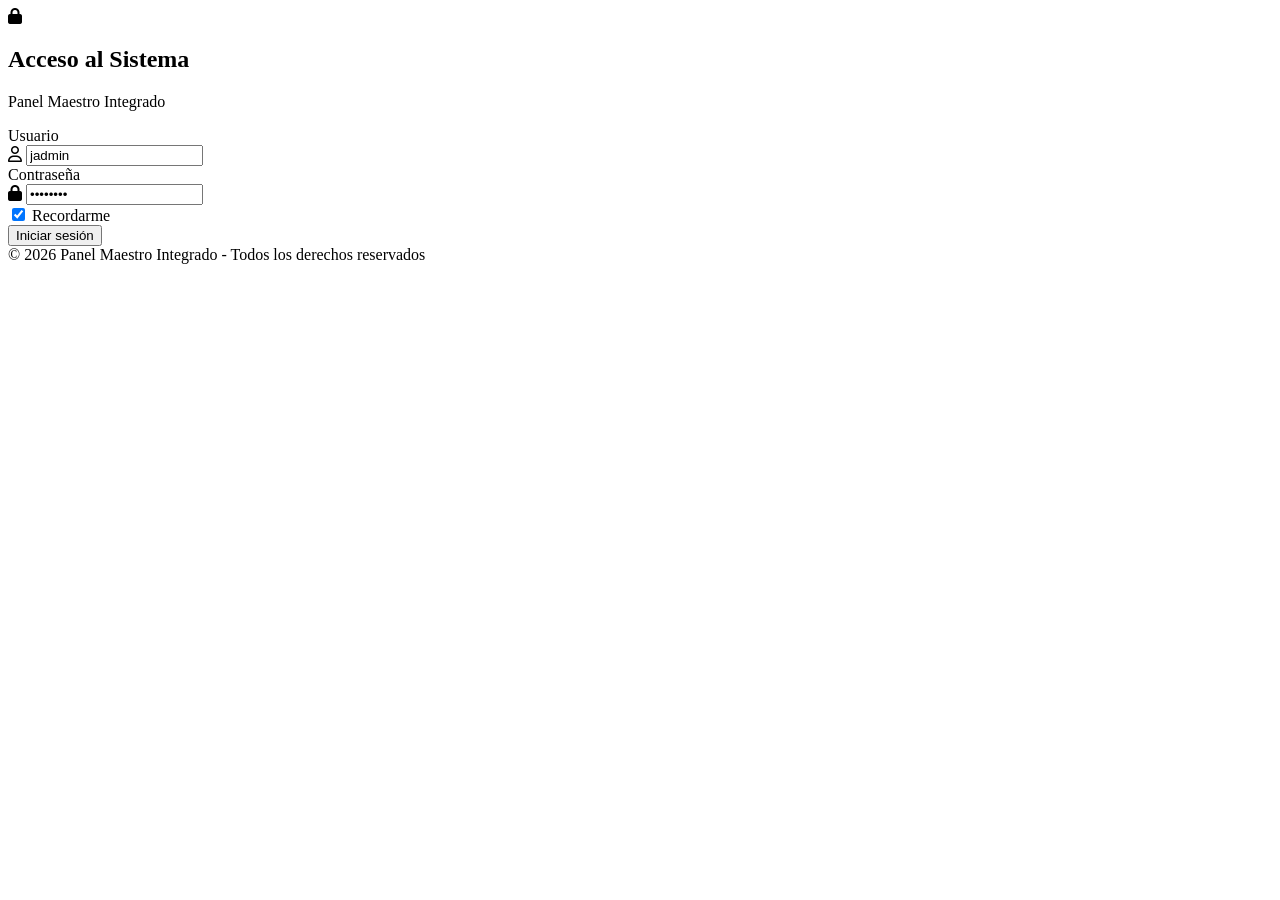
==== templates/index.html @ 6449883a "Fix formatting of stylesheet links in index.html" ====
<!DOCTYPE html>
<html lang="es">
<head>
  <meta charset="UTF-8">
  <meta name="viewport" content="width=device-width, initial-scale=1.0">
  <title>Panel Maestro Integrado</title>
  <link rel="stylesheet" href="{{ url_for('static', filename='styles.css') }}">
  <link rel="stylesheet" href="https://cdnjs.cloudflare.com/ajax/libs/font-awesome/6.4.0/css/all.min.css">
  <link href="https://fonts.googleapis.com/css2?family=Inter:wght@300;400;500;600;700&display=swap" rel="stylesheet">
</head>
<body>

  <!-- 1. PANTALLA DE ACCESO (LOGIN) -->
  <div id="login-view" class="login-container">
    <div class="login-card">
      <div class="login-icon">
        <i class="fa-solid fa-lock"></i>
      </div>
      <h2>Acceso al Sistema</h2>
      <p class="subtitle">Panel Maestro Integrado</p>
      
      <form id="login-form" onsubmit="handleLogin(event)">
        <div class="input-group">
          <label for="username">Usuario</label>
          <div class="input-wrapper">
            <i class="fa-regular fa-user"></i>
            <input type="text" id="username" placeholder="Ingrese su usuario" required value="jadmin">
          </div>
        </div>

        <div class="input-group">
          <label for="password">Contraseña</label>
          <div class="input-wrapper">
            <i class="fa-solid fa-lock"></i>
            <input type="password" id="password" placeholder="Ingrese su contraseña" required value="••••••••">
          </div>
        </div>

        <div class="form-options">
          <label class="remember-me">
            <input type="checkbox" id="remember" checked>
            <span>Recordarme</span>
          </label>
        </div>

        <button type="submit" class="btn-primary btn-block">Iniciar sesión</button>
      </form>

      <div class="login-footer">
        © 2026 Panel Maestro Integrado - Todos los derechos reservados
      </div>
    </div>
  </div>

  <!-- 2. DASHBOARD / INTERFAZ PRINCIPAL -->
  <div id="dashboard-view" class="dashboard-container" style="display: none;">
    
    <!-- HEADER SUPERIOR -->
    <header class="main-header">
      <div class="header-left">
        <button class="btn-icon" id="toggle-sidebar">
          <i class="fa-solid fa-bars"></i>
        </button>
        <h1 class="system-title">Panel Maestro Integrado</h1>
      </div>

      <div class="header-right">
        <div class="header-action">
          <i class="fa-regular fa-bell"></i>
          <span class="badge">3</span>
        </div>
        <div class="user-profile">
          <div class="avatar">J</div>
          <div class="user-info">
            <span class="user-name">jadmin</span>
            <span class="user-role">Administrador</span>
          </div>
        </div>
      </div>
    </header>

    <div class="app-body">
      <!-- SIDEBAR IZQUIERDO -->
      <aside class="sidebar">
        <div class="nav-section">
          <div class="nav-label">INICIO</div>
          <a href="#" class="nav-item"><i class="fa-solid fa-house"></i> Inicio</a>
        </div>

        <div class="nav-section">
          <div class="nav-label">MÓDULOS PRINCIPALES</div>
          <a href="#" class="nav-item active" id="nav-caratulas" onclick="switchTab('tabCaratulas')"><i class="fa-regular fa-file-lines"></i> Carátulas</a>
          <a href="#" class="nav-item" id="nav-compilar" onclick="switchTab('tabCompilador')"><i class="fa-solid fa-layer-group"></i> Compilar</a>
          <a href="#" class="nav-item" id="nav-tomos" onclick="switchTab('tabTomos')"><i class="fa-solid fa-book"></i> Tomos</a>
          <a href="#" class="nav-item"><i class="fa-solid fa-list-check"></i> Cola de Solicitudes <span class="nav-badge">8</span></a>
          <a href="#" class="nav-item"><i class="fa-solid fa-clock-rotate-left"></i> Historial</a>
        </div>

        <div class="sidebar-footer">
          <a href="#" class="nav-item logout-link" onclick="handleLogout()"><i class="fa-solid fa-arrow-right-from-bracket"></i> Cerrar sesión</a>
        </div>
      </aside>

      <!-- CONTENIDO DE TRABAJO -->
      <main class="main-content">
        <div class="grid-layout">
          
          <!-- COLUMNA IZQUIERDA: CONTENEDOR DE MODULOS Y PASOS -->
          <div class="card module-card">
            <div class="card-header">
              <h2>Panel Maestro Integrado</h2>
              <i class="fa-solid fa-rotate btn-refresh" onclick="location.reload()"></i>
            </div>

            <!-- PASOS 1, 2, 3 -->
            <div class="steps-tabs">
              <div class="step-tab active" id="step-btn-1" onclick="switchTab('tabCaratulas')">
                <span class="step-number">1</span>
                <span class="step-text">Carátulas</span>
              </div>
              <div class="step-tab" id="step-btn-2" onclick="switchTab('tabCompilador')">
                <span class="step-number">2</span>
                <span class="step-text">Compilar</span>
              </div>
              <div class="step-tab" id="step-btn-3" onclick="switchTab('tabTomos')">
                <span class="step-number">3</span>
                <span class="step-text">Tomos</span>
              </div>
            </div>

            <!-- VISTA PASO 1: CARÁTULAS -->
            <div id="tabCaratulas" class="tab-content active">
              <div class="info-banner">Hoja: <b>CARATULAS Y COMPILADOS</b> — C2 origen, C3 plantillas y C4 destino.</div>

              <button class="btn-secondary btn-block" onclick="cargarArbol('treeCaratulas', 'C2', 'CARATULAS Y COMPILADOS')">Cargar origen (C2)</button>
              
              <div class="tree-container">
                <ul id="treeCaratulas"><li class="small">Esperando carga de carpetas...</li></ul>
              </div>

              <div class="form-group mt-10">
                <label>Plantilla</label>
                <select id="selectPlantilla" class="form-select"><option value="">Cargando modelos...</option></select>
              </div>

              <div class="radio-group mt-10">
                <label class="radio-option"><input type="radio" name="tipoCaratula" value="original" checked> Original: reemplaza XXXXXX/XXXXX/XXXX</label>
                <label class="radio-option"><input type="radio" name="tipoCaratula" value="nueva"> Nueva: coloca prefijo en YYYY</label>
              </div>

              <div class="form-group mt-10">
                <label>Ubicación de salida</label>
                <div class="radio-group">
                  <label class="radio-option"><input type="radio" name="saveType" value="automatico" checked onchange="actualizarModoGuardado()"> Replicar estructura en C4</label>
                  <label class="radio-option"><input type="radio" name="saveType" value="manual" onchange="actualizarModoGuardado()"> Guardar directamente en C4 o subcarpeta</label>
                </div>
                <input id="nombreCarpetaManual" type="text" placeholder="Subcarpeta opcional dentro de C4" class="form-input mt-5" style="display:none;">
              </div>

              <div class="checkbox-box warning-box mt-10">
                <label class="checkbox-option"><input type="checkbox" id="soloCarpetasCheck"> <b>Solo crear carpetas, sin generar PDF</b></label>
              </div>

              <button class="btn-action-orange btn-block action-car mt-10" onclick="ejecutarCaratulas()">Generar carátulas/carpetas</button>

              <div class="purple-box mt-10">
                <h4>Carátulas base de Anexos 11 y 13</h4>
                <p>Crea únicamente las carátulas fijas de bloque y especiales de los Anexos 11 y 13.</p>
                <button class="btn-action-purple btn-block action-car mt-5" onclick="ejecutarRestauracionBase()">Restaurar carátulas base</button>
              </div>

              <div id="statusCaratulas" class="status-msg mt-10"></div>
            </div>

            <!-- VISTA PASO 2: COMPILADOR -->
            <div id="tabCompilador" class="tab-content" style="display:none;">
              <div class="info-banner">Hoja: <b>CARATULAS Y COMPILADOS</b> — C2 origen, C4 carátulas, C6 salida y C8 servidor.</div>

              <div class="row-buttons">
                <button class="btn-secondary" onclick="cargarArbol('treeCompilador', 'C2', 'CARATULAS Y COMPILADOS')">Cargar directorios</button>
                <button class="btn-secondary action-comp" onclick="probarServidor('CARATULAS Y COMPILADOS', 'C8', 'Compilador')">Probar servidor</button>
              </div>

              <div class="tree-container mt-10">
                <ul id="treeCompilador"><li class="small">Esperando carga de directorios...</li></ul>
              </div>

              <div class="form-group mt-10">
                <label>Si ya existe un compilado</label>
                <select id="politicaDuplicados" class="form-select">
                  <option value="nuevo">Crear uno nuevo con fecha y hora</option>
                  <option value="reemplazar">Enviar los anteriores a la papelera</option>
                  <option value="omitir">Omitir la carpeta</option>
                </select>
              </div>

              <div class="info-banner mt-10">El servidor divide automáticamente cada compilado en bloques de hasta 600 páginas.</div>

              <div class="row-buttons mt-10">
                <button class="btn-primary action-comp" onclick="ejecutarCompilacion()">Compilar archivos</button>
                <button class="btn-secondary action-comp" onclick="consultarPendientesCompilador()">Consultar pendientes</button>
              </div>

              <div id="statusCompilador" class="status-msg mt-10"></div>
            </div>

            <!-- VISTA PASO 3: TOMOS -->
            <div id="tabTomos" class="tab-content" style="display:none;">
              <div class="info-banner">Hoja: <b>TOMOS</b> — C3 plantilla, C4 tomos finales, C5 compilados, C6 índices y C8 servidor.</div>

              <div class="row-buttons">
                <button class="btn-secondary" onclick="cargarArbol('treeTomos', 'C5', 'TOMOS')">Cargar compilados (C5)</button>
                <button class="btn-secondary action-tomos" onclick="probarServidor('TOMOS', 'C8', 'Tomos')">Probar servidor</button>
              </div>

              <label class="checkbox-option mt-5"><input type="checkbox" id="chkTomosAll" onchange="toggleSelectAll('treeTomos', this.checked)"> Seleccionar todas las carpetas</label>

              <div class="tree-container mt-5">
                <ul id="treeTomos"><li class="small">Esperando carga...</li></ul>
              </div>

              <div class="form-group mt-10">
                <label>Tomos específicos</label>
                <input id="numerosTomos" type="text" class="form-input" placeholder="Vacío = todos. Ejemplo: 1, 3, 5">
              </div>

              <div class="purple-box mt-10">
                <label class="checkbox-option">
                  <input type="checkbox" id="usarNumeracionManual" onchange="actualizarModoNumeracionTomos()">
                  <b>Usar numeración manual</b>
                </label>
                <div id="bloqueNumeracionManual" style="display:none;" class="mt-5">
                  <label>Número inicial de tomo</label>
                  <input id="numeroInicialTomo" type="number" class="form-input" placeholder="Ej: 14" disabled>
                  <label class="mt-5">Total general de tomos</label>
                  <input id="totalGeneralTomos" type="number" class="form-input" placeholder="Ej: 40" disabled>
                </div>
              </div>

              <label class="checkbox-option mt-10"><input type="checkbox" id="permitirSinCaratula"> Permitir fusionar un tomo sin carátula</label>

              <div class="row-buttons mt-10">
                <button class="btn-secondary action-tomos" onclick="ejecutarHerramientaTomos('calcular')">1. Proyectar</button>
                <button class="btn-action-orange action-tomos" onclick="ejecutarHerramientaTomos('caratulas')">2. Índices</button>
                <button class="btn-primary action-tomos" onclick="ejecutarHerramientaTomos('fusionar')">3. Fusionar</button>
              </div>

              <button class="btn-secondary btn-block action-tomos mt-5" onclick="consultarPendientesTomos()">Consultar tomos pendientes</button>

              <div id="statusTomos" class="status-msg mt-10"></div>
            </div>

          </div>

          <!-- COLUMNA DERECHA: COLA DE SOLICITUDES -->
          <div class="card queue-card">
            <div class="card-header">
              <div>
                <h2>Cola de Solicitudes</h2>
                <p class="card-subtitle">Aquí se muestran las solicitudes en proceso.</p>
              </div>
            </div>

            <div class="table-container">
              <table class="data-table">
                <thead>
                  <tr>
                    <th><input type="checkbox"></th>
                    <th>#</th>
                    <th>Tipo</th>
                    <th>Origen (Carpeta)</th>
                    <th>Estado</th>
                  </tr>
                </thead>
                <tbody id="colaTableBody">
                  <tr>
                    <td><input type="checkbox"></td>
                    <td>1</td>
                    <td><span class="badge-tag badge-blue">CARÁTULA</span></td>
                    <td>ANEXO 8: Cuadro de Afectados</td>
                    <td><span class="status-indicator status-generating"><i class="fa-solid fa-spinner fa-spin"></i> Generando...</span></td>
                  </tr>
                </tbody>
              </table>
            </div>
          </div>

          <!-- TABLA INFERIOR: HISTORIAL DE EJECUCIONES -->
          <div class="card execution-summary-card grid-full">
            <div class="card-header">
              <h2><i class="fa-regular fa-clipboard"></i> Resumen de Ejecuciones</h2>
            </div>

            <div class="table-container">
              <table class="data-table">
                <thead>
                  <tr>
                    <th>FECHA Y HORA</th>
                    <th>SERVIDOR</th>
                    <th>MÓDULO</th>
                    <th>TAREA EJECUTADA</th>
                    <th>ESTADO</th>
                    <th>LINK DRIVE</th>
                  </tr>
                </thead>
                <tbody id="historialTableBody">
                  <tr>
                    <td>28/8/2026 10:25:40</td>
                    <td>Google Apps Script - Restauración</td>
                    <td>Carátulas</td>
                    <td>Generación de carátulas ANEXO 10</td>
                    <td><span class="status-pill pill-success">Completado</span></td>
                    <td><a href="#" class="link-drive">Ver archivo <i class="fa-solid fa-arrow-up-right-from-square"></i></a></td>
                  </tr>
                </tbody>
              </table>
            </div>
          </div>

        </div>
      </main>
    </div>
  </div>

  <script>
    /* =========================================================
       1. CONTROL DE ACCESO (LOGIN) Y NAVEGACIÓN DE VISTAS
       ========================================================= */
    function handleLogin(e) {
      e.preventDefault();
      document.getElementById('login-view').style.display = 'none';
      document.getElementById('dashboard-view').style.display = 'block';
      cargarPlantillas();
      actualizarModoNumeracionTomos();
    }

    function handleLogout() {
      document.getElementById('dashboard-view').style.display = 'none';
      document.getElementById('login-view').style.display = 'flex';
    }

    function switchTab(tabId) {
      // Ocultar todos los módulos
      document.querySelectorAll('.tab-content').forEach(el => el.style.display = 'none');
      document.querySelectorAll('.step-tab').forEach(el => el.classList.remove('active'));
      document.querySelectorAll('.sidebar .nav-item').forEach(el => el.classList.remove('active'));

      // Activar la vista solicitada
      document.getElementById(tabId).style.display = 'block';

      if (tabId === 'tabCaratulas') {
        document.getElementById('step-btn-1').classList.add('active');
        document.getElementById('nav-caratulas').classList.add('active');
      } else if (tabId === 'tabCompilador') {
        document.getElementById('step-btn-2').classList.add('active');
        document.getElementById('nav-compilar').classList.add('active');
      } else if (tabId === 'tabTomos') {
        document.getElementById('step-btn-3').classList.add('active');
        document.getElementById('nav-tomos').classList.add('active');
      }
    }

    /* =========================================================
       2. CONEXIÓN DIRECTA CON BACKEND APPS SCRIPT
       ========================================================= */
    function cargarPlantillas() {
      google.script.run
        .withSuccessHandler(function(modelos) {
          var select = document.getElementById('selectPlantilla');
          select.innerHTML = '';
          modelos = Array.isArray(modelos) ? modelos : [];
          if (!modelos.length) {
            select.innerHTML = '<option value="">No se encontraron plantillas</option>';
            return;
          }
          modelos.forEach(function(m) {
            var opt = document.createElement('option');
            opt.value = m.id || '';
            opt.textContent = m.name || 'Sin nombre';
            select.appendChild(opt);
          });
        })
        .withFailureHandler(function(err) {
          document.getElementById('selectPlantilla').innerHTML = '<option value="">❌ Error al cargar</option>';
        })
        .obtenerModelosDeCaratula('CARATULAS Y COMPILADOS');
    }

    function cargarArbol(treeId, celda, hoja) {
      var ul = document.getElementById(treeId);
      ul.innerHTML = '<li class="small">Conectando con Google Drive...</li>';

      google.script.run
        .withSuccessHandler(function(idOrigen) {
          pedirSubcarpetas(idOrigen, ul, true);
        })
        .withFailureHandler(function(error) {
          ul.innerHTML = '<li class="small text-danger">❌ ' + extraerMensajeError(error) + '</li>';
        })
        .obtenerIdDesdeHoja(celda, hoja);
    }

    function pedirSubcarpetas(folderId, ul, esAnexo) {
      ul.innerHTML = '<li class="small">Cargando carpetas...</li>';

      google.script.run
        .withSuccessHandler(function(carpetas) {
          ul.innerHTML = '';
          carpetas = Array.isArray(carpetas) ? carpetas : [];
          if (!carpetas.length) {
            ul.innerHTML = '<li class="small">Carpeta vacía o sin subcarpetas.</li>';
            return;
          }
          carpetas.forEach(function(c) {
            crearNodoCarpeta(ul, c, Boolean(esAnexo));
          });
        })
        .withFailureHandler(function(error) {
          ul.innerHTML = '<li class="small text-danger">❌ ' + extraerMensajeError(error) + '</li>';
        })
        .obtenerSubcarpetas(folderId);
    }

    function crearNodoCarpeta(ul, carpeta, esAnexo) {
      var li = document.createElement('li');
      li.className = 'tree-node';

      var toggle = document.createElement('span');
      toggle.className = 'toggle';
      toggle.textContent = '[+]';
      toggle.onclick = function() { expandir(toggle, carpeta.id); };

      var label = document.createElement('label');
      var chk = document.createElement('input');
      chk.type = 'checkbox';
      chk.className = 'folder-chk';
      chk.value = carpeta.id;
      chk.setAttribute('data-name', carpeta.name);

      label.appendChild(chk);
      label.appendChild(document.createTextNode(' 📁 ' + carpeta.name));

      li.appendChild(toggle);
      li.appendChild(label);

      if (esAnexo) {
        var btn = document.createElement('button');
        btn.type = 'button';
        btn.className = 'btn-mini';
        btn.textContent = 'Seleccionar todo';
        btn.onclick = function(e) {
          e.stopPropagation();
          chk.checked = true;
          expandir(toggle, carpeta.id);
        };
        li.appendChild(btn);
      }

      ul.appendChild(li);
    }

    function expandir(toggle, folderId) {
      var li = toggle.parentNode;
      var existente = li.querySelector('ul');
      if (existente) {
        existente.remove();
        toggle.textContent = '[+]';
        return;
      }
      toggle.textContent = '[-]';
      var subUl = document.createElement('ul');
      li.appendChild(subUl);
      pedirSubcarpetas(folderId, subUl, false);
    }

    function obtenerSeleccionados(treeId) {
      var salida = [];
      document.getElementById(treeId).querySelectorAll('.folder-chk:checked').forEach(function(chk) {
        salida.push({ id: chk.value, name: chk.getAttribute('data-name') });
      });
      return salida;
    }

    function actualizarModoGuardado() {
      var manual = document.querySelector('input[name="saveType"]:checked').value === 'manual';
      document.getElementById('nombreCarpetaManual').style.display = manual ? 'block' : 'none';
    }

    function actualizarModoNumeracionTomos() {
      var check = document.getElementById('usarNumeracionManual');
      var bloque = document.getElementById('bloqueNumeracionManual');
      var activo = Boolean(check && check.checked);

      if (bloque) bloque.style.display = activo ? 'block' : 'none';
      document.getElementById('numeroInicialTomo').disabled = !activo;
      document.getElementById('totalGeneralTomos').disabled = !activo;
    }

    function toggleSelectAll(treeId, checked) {
      document.getElementById(treeId).querySelectorAll('.folder-chk').forEach(function(chk) {
        chk.checked = checked;
      });
    }

    function mostrarMensaje(seccion, resultado, esError) {
      var div = document.getElementById('status' + seccion);
      var mensaje = typeof resultado === 'string' ? resultado : (resultado && resultado.mensaje ? resultado.mensaje : JSON.stringify(resultado));
      div.style.display = 'block';
      div.className = 'status-msg ' + (esError ? 'msg-error' : 'msg-success');
      div.textContent = mensaje;
    }

    function extraerMensajeError(error) {
      return error && error.message ? error.message : String(error || 'Error desconocido');
    }

    /* =========================================================
       3. EJECUCIÓN DE PROCESOS (CARÁTULAS, COMPILAR Y TOMOS)
       ========================================================= */
    function ejecutarCaratulas() {
      var seleccionados = obtenerSeleccionados('treeCaratulas');
      if (!seleccionados.length) return alert('Selecciona al menos una carpeta.');

      var soloCarpetas = document.getElementById('soloCarpetasCheck').checked;
      var idPlantilla = document.getElementById('selectPlantilla').value;
      if (!soloCarpetas && !idPlantilla) return alert('Selecciona una plantilla válida.');

      var ubicacion = {
        tipo: document.querySelector('input[name="saveType"]:checked').value,
        soloCarpetas: soloCarpetas,
        nombreNuevaCarpeta: document.getElementById('nombreCarpetaManual').value
      };
      var caratula = {
        idPlantilla: idPlantilla,
        tipo: document.querySelector('input[name="tipoCaratula"]:checked').value
      };

      mostrarMensaje('Caratulas', '⏳ Procesando carátulas...');

      google.script.run
        .withSuccessHandler(function(res) { mostrarMensaje('Caratulas', res); })
        .withFailureHandler(function(err) { mostrarMensaje('Caratulas', '❌ ' + extraerMensajeError(err), true); })
        .procesarSeleccionados(seleccionados, ubicacion, caratula);
    }

    function ejecutarRestauracionBase() {
      var idPlantilla = document.getElementById('selectPlantilla').value;
      if (!idPlantilla) return alert('Selecciona una plantilla válida.');

      mostrarMensaje('Caratulas', '⏳ Restaurando carátulas base...');
      google.script.run
        .withSuccessHandler(function(res) { mostrarMensaje('Caratulas', res); })
        .withFailureHandler(function(err) { mostrarMensaje('Caratulas', '❌ ' + extraerMensajeError(err), true); })
        .restaurarCaratulasBase(idPlantilla, document.querySelector('input[name="tipoCaratula"]:checked').value);
    }

    function ejecutarCompilacion() {
      var seleccionados = obtenerSeleccionados('treeCompilador');
      if (!seleccionados.length) return alert('Selecciona al menos una carpeta.');

      mostrarMensaje('Compilador', '⏳ Enviando compilación al servidor...');

      google.script.run
        .withSuccessHandler(function(res) { mostrarMensaje('Compilador', res); })
        .withFailureHandler(function(err) { mostrarMensaje('Compilador', '❌ ' + extraerMensajeError(err), true); })
        .procesarCompilacionSegunModo(seleccionados, 'COLAB', {
          duplicados: document.getElementById('politicaDuplicados').value
        });
    }

    function consultarPendientesCompilador() {
      google.script.run
        .withSuccessHandler(function(res) { mostrarMensaje('Compilador', res); })
        .withFailureHandler(function(err) { mostrarMensaje('Compilador', '❌ ' + extraerMensajeError(err), true); })
        .consultarCompilacionesPendientes();
    }

    function ejecutarHerramientaTomos(tipo) {
      var seleccionados = obtenerSeleccionados('treeTomos');
      if (!seleccionados.length) return alert('Selecciona al menos una carpeta.');

      var config = {
        numerosTomos: document.getElementById('numerosTomos').value,
        permitirSinCaratula: document.getElementById('permitirSinCaratula').checked,
        usarNumeracionManual: document.getElementById('usarNumeracionManual').checked,
        numeroInicialTomo: document.getElementById('numeroInicialTomo').value,
        totalGeneralTomos: document.getElementById('totalGeneralTomos').value
      };

      mostrarMensaje('Tomos', '⏳ Procesando tomos...');

      var runner = google.script.run
        .withSuccessHandler(function(res) { mostrarMensaje('Tomos', res); })
        .withFailureHandler(function(err) { mostrarMensaje('Tomos', '❌ ' + extraerMensajeError(err), true); });

      if (tipo === 'calcular') runner.herramienta1_Calcular(seleccionados, config);
      else if (tipo === 'caratulas') runner.herramienta2_Caratulas(seleccionados, config);
      else if (tipo === 'fusionar') runner.herramienta3_GenerarTomos(seleccionados, config);
    }

    function consultarPendientesTomos() {
      google.script.run
        .withSuccessHandler(function(res) { mostrarMensaje('Tomos', res); })
        .withFailureHandler(function(err) { mostrarMensaje('Tomos', '❌ ' + extraerMensajeError(err), true); })
        .consultarTomosPendientes();
    }

    function probarServidor(hoja, celda, seccion) {
      mostrarMensaje(seccion, '⏳ Verificando conexión...');
      google.script.run
        .withSuccessHandler(function(res) { mostrarMensaje(seccion, res); })
        .withFailureHandler(function(err) { mostrarMensaje(seccion, '❌ ' + extraerMensajeError(err), true); })
        .verificarServidor(hoja, celda);
    }
  </script>
</body>
</html>
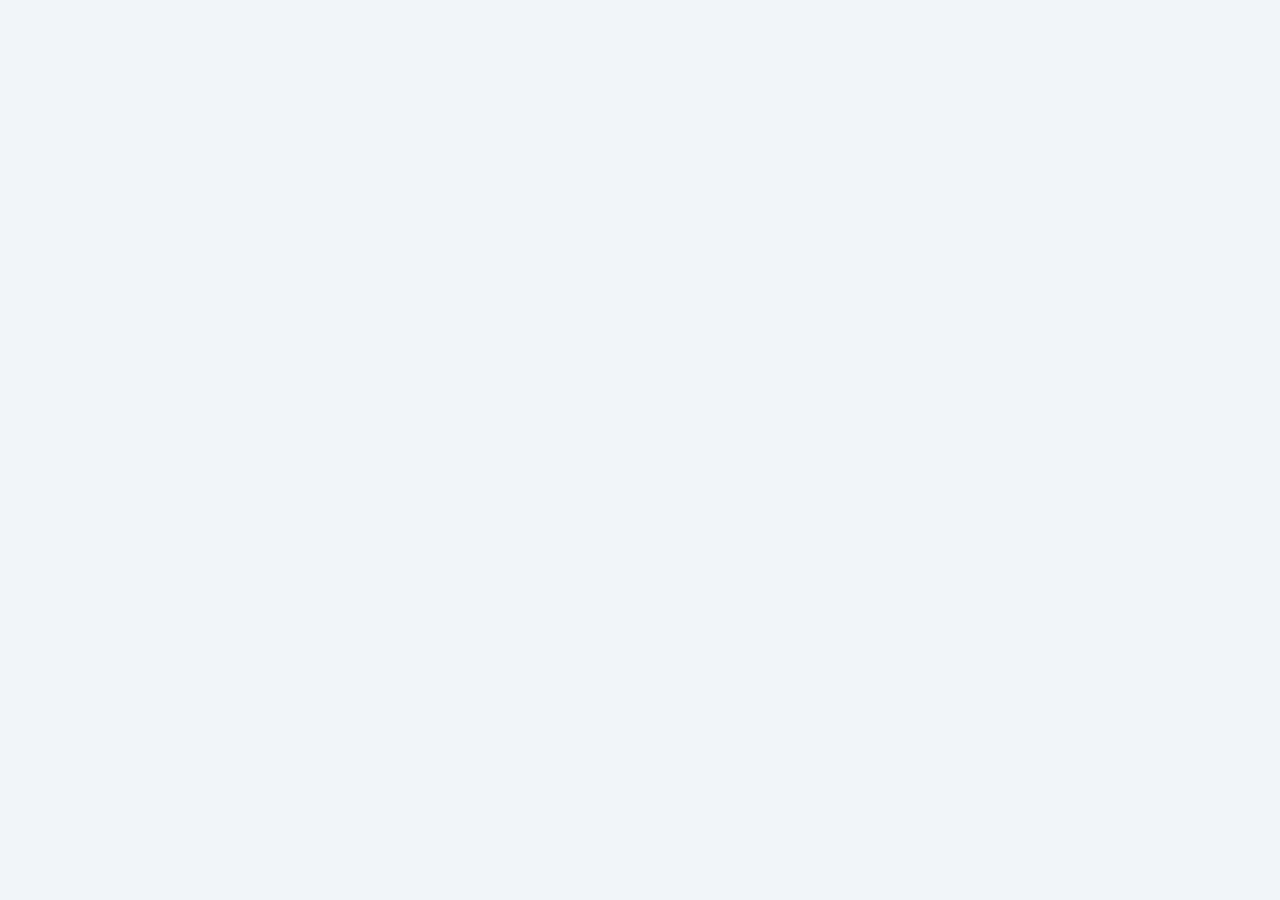
==== commit 03629592: "Embed CSS styles in index.html Added embedded CSS styles for improved layout and design." ====
--- a/templates/index.html
+++ b/templates/index.html
@@ -4,614 +4,118 @@
   <meta charset="UTF-8">
   <meta name="viewport" content="width=device-width, initial-scale=1.0">
   <title>Panel Maestro Integrado</title>
-  <link rel="stylesheet" href="{{ url_for('static', filename='styles.css') }}">
+  
+  <!-- LIBRERÍAS EXTERNAS -->
   <link rel="stylesheet" href="https://cdnjs.cloudflare.com/ajax/libs/font-awesome/6.4.0/css/all.min.css">
   <link href="https://fonts.googleapis.com/css2?family=Inter:wght@300;400;500;600;700&display=swap" rel="stylesheet">
-</head>
-<body>
 
-  <!-- 1. PANTALLA DE ACCESO (LOGIN) -->
-  <div id="login-view" class="login-container">
-    <div class="login-card">
-      <div class="login-icon">
-        <i class="fa-solid fa-lock"></i>
-      </div>
-      <h2>Acceso al Sistema</h2>
-      <p class="subtitle">Panel Maestro Integrado</p>
-      
-      <form id="login-form" onsubmit="handleLogin(event)">
-        <div class="input-group">
-          <label for="username">Usuario</label>
-          <div class="input-wrapper">
-            <i class="fa-regular fa-user"></i>
-            <input type="text" id="username" placeholder="Ingrese su usuario" required value="jadmin">
-          </div>
-        </div>
-
-        <div class="input-group">
-          <label for="password">Contraseña</label>
-          <div class="input-wrapper">
-            <i class="fa-solid fa-lock"></i>
-            <input type="password" id="password" placeholder="Ingrese su contraseña" required value="••••••••">
-          </div>
-        </div>
-
-        <div class="form-options">
-          <label class="remember-me">
-            <input type="checkbox" id="remember" checked>
-            <span>Recordarme</span>
-          </label>
-        </div>
-
-        <button type="submit" class="btn-primary btn-block">Iniciar sesión</button>
-      </form>
-
-      <div class="login-footer">
-        © 2026 Panel Maestro Integrado - Todos los derechos reservados
-      </div>
-    </div>
-  </div>
-
-  <!-- 2. DASHBOARD / INTERFAZ PRINCIPAL -->
-  <div id="dashboard-view" class="dashboard-container" style="display: none;">
-    
-    <!-- HEADER SUPERIOR -->
-    <header class="main-header">
-      <div class="header-left">
-        <button class="btn-icon" id="toggle-sidebar">
-          <i class="fa-solid fa-bars"></i>
-        </button>
-        <h1 class="system-title">Panel Maestro Integrado</h1>
-      </div>
-
-      <div class="header-right">
-        <div class="header-action">
-          <i class="fa-regular fa-bell"></i>
-          <span class="badge">3</span>
-        </div>
-        <div class="user-profile">
-          <div class="avatar">J</div>
-          <div class="user-info">
-            <span class="user-name">jadmin</span>
-            <span class="user-role">Administrador</span>
-          </div>
-        </div>
-      </div>
-    </header>
-
-    <div class="app-body">
-      <!-- SIDEBAR IZQUIERDO -->
-      <aside class="sidebar">
-        <div class="nav-section">
-          <div class="nav-label">INICIO</div>
-          <a href="#" class="nav-item"><i class="fa-solid fa-house"></i> Inicio</a>
-        </div>
-
-        <div class="nav-section">
-          <div class="nav-label">MÓDULOS PRINCIPALES</div>
-          <a href="#" class="nav-item active" id="nav-caratulas" onclick="switchTab('tabCaratulas')"><i class="fa-regular fa-file-lines"></i> Carátulas</a>
-          <a href="#" class="nav-item" id="nav-compilar" onclick="switchTab('tabCompilador')"><i class="fa-solid fa-layer-group"></i> Compilar</a>
-          <a href="#" class="nav-item" id="nav-tomos" onclick="switchTab('tabTomos')"><i class="fa-solid fa-book"></i> Tomos</a>
-          <a href="#" class="nav-item"><i class="fa-solid fa-list-check"></i> Cola de Solicitudes <span class="nav-badge">8</span></a>
-          <a href="#" class="nav-item"><i class="fa-solid fa-clock-rotate-left"></i> Historial</a>
-        </div>
-
-        <div class="sidebar-footer">
-          <a href="#" class="nav-item logout-link" onclick="handleLogout()"><i class="fa-solid fa-arrow-right-from-bracket"></i> Cerrar sesión</a>
-        </div>
-      </aside>
-
-      <!-- CONTENIDO DE TRABAJO -->
-      <main class="main-content">
-        <div class="grid-layout">
-          
-          <!-- COLUMNA IZQUIERDA: CONTENEDOR DE MODULOS Y PASOS -->
-          <div class="card module-card">
-            <div class="card-header">
-              <h2>Panel Maestro Integrado</h2>
-              <i class="fa-solid fa-rotate btn-refresh" onclick="location.reload()"></i>
-            </div>
-
-            <!-- PASOS 1, 2, 3 -->
-            <div class="steps-tabs">
-              <div class="step-tab active" id="step-btn-1" onclick="switchTab('tabCaratulas')">
-                <span class="step-number">1</span>
-                <span class="step-text">Carátulas</span>
-              </div>
-              <div class="step-tab" id="step-btn-2" onclick="switchTab('tabCompilador')">
-                <span class="step-number">2</span>
-                <span class="step-text">Compilar</span>
-              </div>
-              <div class="step-tab" id="step-btn-3" onclick="switchTab('tabTomos')">
-                <span class="step-number">3</span>
-                <span class="step-text">Tomos</span>
-              </div>
-            </div>
-
-            <!-- VISTA PASO 1: CARÁTULAS -->
-            <div id="tabCaratulas" class="tab-content active">
-              <div class="info-banner">Hoja: <b>CARATULAS Y COMPILADOS</b> — C2 origen, C3 plantillas y C4 destino.</div>
-
-              <button class="btn-secondary btn-block" onclick="cargarArbol('treeCaratulas', 'C2', 'CARATULAS Y COMPILADOS')">Cargar origen (C2)</button>
-              
-              <div class="tree-container">
-                <ul id="treeCaratulas"><li class="small">Esperando carga de carpetas...</li></ul>
-              </div>
-
-              <div class="form-group mt-10">
-                <label>Plantilla</label>
-                <select id="selectPlantilla" class="form-select"><option value="">Cargando modelos...</option></select>
-              </div>
-
-              <div class="radio-group mt-10">
-                <label class="radio-option"><input type="radio" name="tipoCaratula" value="original" checked> Original: reemplaza XXXXXX/XXXXX/XXXX</label>
-                <label class="radio-option"><input type="radio" name="tipoCaratula" value="nueva"> Nueva: coloca prefijo en YYYY</label>
-              </div>
-
-              <div class="form-group mt-10">
-                <label>Ubicación de salida</label>
-                <div class="radio-group">
-                  <label class="radio-option"><input type="radio" name="saveType" value="automatico" checked onchange="actualizarModoGuardado()"> Replicar estructura en C4</label>
-                  <label class="radio-option"><input type="radio" name="saveType" value="manual" onchange="actualizarModoGuardado()"> Guardar directamente en C4 o subcarpeta</label>
-                </div>
-                <input id="nombreCarpetaManual" type="text" placeholder="Subcarpeta opcional dentro de C4" class="form-input mt-5" style="display:none;">
-              </div>
-
-              <div class="checkbox-box warning-box mt-10">
-                <label class="checkbox-option"><input type="checkbox" id="soloCarpetasCheck"> <b>Solo crear carpetas, sin generar PDF</b></label>
-              </div>
-
-              <button class="btn-action-orange btn-block action-car mt-10" onclick="ejecutarCaratulas()">Generar carátulas/carpetas</button>
-
-              <div class="purple-box mt-10">
-                <h4>Carátulas base de Anexos 11 y 13</h4>
-                <p>Crea únicamente las carátulas fijas de bloque y especiales de los Anexos 11 y 13.</p>
-                <button class="btn-action-purple btn-block action-car mt-5" onclick="ejecutarRestauracionBase()">Restaurar carátulas base</button>
-              </div>
-
-              <div id="statusCaratulas" class="status-msg mt-10"></div>
-            </div>
-
-            <!-- VISTA PASO 2: COMPILADOR -->
-            <div id="tabCompilador" class="tab-content" style="display:none;">
-              <div class="info-banner">Hoja: <b>CARATULAS Y COMPILADOS</b> — C2 origen, C4 carátulas, C6 salida y C8 servidor.</div>
-
-              <div class="row-buttons">
-                <button class="btn-secondary" onclick="cargarArbol('treeCompilador', 'C2', 'CARATULAS Y COMPILADOS')">Cargar directorios</button>
-                <button class="btn-secondary action-comp" onclick="probarServidor('CARATULAS Y COMPILADOS', 'C8', 'Compilador')">Probar servidor</button>
-              </div>
-
-              <div class="tree-container mt-10">
-                <ul id="treeCompilador"><li class="small">Esperando carga de directorios...</li></ul>
-              </div>
-
-              <div class="form-group mt-10">
-                <label>Si ya existe un compilado</label>
-                <select id="politicaDuplicados" class="form-select">
-                  <option value="nuevo">Crear uno nuevo con fecha y hora</option>
-                  <option value="reemplazar">Enviar los anteriores a la papelera</option>
-                  <option value="omitir">Omitir la carpeta</option>
-                </select>
-              </div>
-
-              <div class="info-banner mt-10">El servidor divide automáticamente cada compilado en bloques de hasta 600 páginas.</div>
-
-              <div class="row-buttons mt-10">
-                <button class="btn-primary action-comp" onclick="ejecutarCompilacion()">Compilar archivos</button>
-                <button class="btn-secondary action-comp" onclick="consultarPendientesCompilador()">Consultar pendientes</button>
-              </div>
-
-              <div id="statusCompilador" class="status-msg mt-10"></div>
-            </div>
-
-            <!-- VISTA PASO 3: TOMOS -->
-            <div id="tabTomos" class="tab-content" style="display:none;">
-              <div class="info-banner">Hoja: <b>TOMOS</b> — C3 plantilla, C4 tomos finales, C5 compilados, C6 índices y C8 servidor.</div>
-
-              <div class="row-buttons">
-                <button class="btn-secondary" onclick="cargarArbol('treeTomos', 'C5', 'TOMOS')">Cargar compilados (C5)</button>
-                <button class="btn-secondary action-tomos" onclick="probarServidor('TOMOS', 'C8', 'Tomos')">Probar servidor</button>
-              </div>
-
-              <label class="checkbox-option mt-5"><input type="checkbox" id="chkTomosAll" onchange="toggleSelectAll('treeTomos', this.checked)"> Seleccionar todas las carpetas</label>
-
-              <div class="tree-container mt-5">
-                <ul id="treeTomos"><li class="small">Esperando carga...</li></ul>
-              </div>
-
-              <div class="form-group mt-10">
-                <label>Tomos específicos</label>
-                <input id="numerosTomos" type="text" class="form-input" placeholder="Vacío = todos. Ejemplo: 1, 3, 5">
-              </div>
-
-              <div class="purple-box mt-10">
-                <label class="checkbox-option">
-                  <input type="checkbox" id="usarNumeracionManual" onchange="actualizarModoNumeracionTomos()">
-                  <b>Usar numeración manual</b>
-                </label>
-                <div id="bloqueNumeracionManual" style="display:none;" class="mt-5">
-                  <label>Número inicial de tomo</label>
-                  <input id="numeroInicialTomo" type="number" class="form-input" placeholder="Ej: 14" disabled>
-                  <label class="mt-5">Total general de tomos</label>
-                  <input id="totalGeneralTomos" type="number" class="form-input" placeholder="Ej: 40" disabled>
-                </div>
-              </div>
-
-              <label class="checkbox-option mt-10"><input type="checkbox" id="permitirSinCaratula"> Permitir fusionar un tomo sin carátula</label>
-
-              <div class="row-buttons mt-10">
-                <button class="btn-secondary action-tomos" onclick="ejecutarHerramientaTomos('calcular')">1. Proyectar</button>
-                <button class="btn-action-orange action-tomos" onclick="ejecutarHerramientaTomos('caratulas')">2. Índices</button>
-                <button class="btn-primary action-tomos" onclick="ejecutarHerramientaTomos('fusionar')">3. Fusionar</button>
-              </div>
-
-              <button class="btn-secondary btn-block action-tomos mt-5" onclick="consultarPendientesTomos()">Consultar tomos pendientes</button>
-
-              <div id="statusTomos" class="status-msg mt-10"></div>
-            </div>
-
-          </div>
-
-          <!-- COLUMNA DERECHA: COLA DE SOLICITUDES -->
-          <div class="card queue-card">
-            <div class="card-header">
-              <div>
-                <h2>Cola de Solicitudes</h2>
-                <p class="card-subtitle">Aquí se muestran las solicitudes en proceso.</p>
-              </div>
-            </div>
-
-            <div class="table-container">
-              <table class="data-table">
-                <thead>
-                  <tr>
-                    <th><input type="checkbox"></th>
-                    <th>#</th>
-                    <th>Tipo</th>
-                    <th>Origen (Carpeta)</th>
-                    <th>Estado</th>
-                  </tr>
-                </thead>
-                <tbody id="colaTableBody">
-                  <tr>
-                    <td><input type="checkbox"></td>
-                    <td>1</td>
-                    <td><span class="badge-tag badge-blue">CARÁTULA</span></td>
-                    <td>ANEXO 8: Cuadro de Afectados</td>
-                    <td><span class="status-indicator status-generating"><i class="fa-solid fa-spinner fa-spin"></i> Generando...</span></td>
-                  </tr>
-                </tbody>
-              </table>
-            </div>
-          </div>
-
-          <!-- TABLA INFERIOR: HISTORIAL DE EJECUCIONES -->
-          <div class="card execution-summary-card grid-full">
-            <div class="card-header">
-              <h2><i class="fa-regular fa-clipboard"></i> Resumen de Ejecuciones</h2>
-            </div>
-
-            <div class="table-container">
-              <table class="data-table">
-                <thead>
-                  <tr>
-                    <th>FECHA Y HORA</th>
-                    <th>SERVIDOR</th>
-                    <th>MÓDULO</th>
-                    <th>TAREA EJECUTADA</th>
-                    <th>ESTADO</th>
-                    <th>LINK DRIVE</th>
-                  </tr>
-                </thead>
-                <tbody id="historialTableBody">
-                  <tr>
-                    <td>28/8/2026 10:25:40</td>
-                    <td>Google Apps Script - Restauración</td>
-                    <td>Carátulas</td>
-                    <td>Generación de carátulas ANEXO 10</td>
-                    <td><span class="status-pill pill-success">Completado</span></td>
-                    <td><a href="#" class="link-drive">Ver archivo <i class="fa-solid fa-arrow-up-right-from-square"></i></a></td>
-                  </tr>
-                </tbody>
-              </table>
-            </div>
-          </div>
-
-        </div>
-      </main>
-    </div>
-  </div>
-
-  <script>
-    /* =========================================================
-       1. CONTROL DE ACCESO (LOGIN) Y NAVEGACIÓN DE VISTAS
-       ========================================================= */
-    function handleLogin(e) {
-      e.preventDefault();
-      document.getElementById('login-view').style.display = 'none';
-      document.getElementById('dashboard-view').style.display = 'block';
-      cargarPlantillas();
-      actualizarModoNumeracionTomos();
+  <!-- TODO EL CSS EMBEBIDO AQUÍ -->
+  <style>
+    :root {
+      --primary: #2563eb;
+      --primary-hover: #1d4ed8;
+      --primary-light: #eff6ff;
+      --accent-orange: #d97706;
+      --accent-orange-hover: #b45309;
+      --accent-purple: #9333ea;
+      --accent-purple-hover: #7e22ce;
+      --success: #16a34a;
+      --success-bg: #dcfce7;
+      --warning: #b45309;
+      --warning-bg: #fef3c7;
+      --danger: #dc2626;
+      --danger-bg: #fee2e2;
+      --info-bg: #f0f9ff;
+      --info-border: #bae6fd;
+      --bg-main: #f1f5f9;
+      --bg-card: #ffffff;
+      --bg-subtle: #f8fafc;
+      --text-main: #0f172a;
+      --text-muted: #475569;
+      --text-light: #94a3b8;
+      --border: #e2e8f0;
+      --border-strong: #cbd5e1;
+      --radius-sm: 6px;
+      --radius-md: 8px;
+      --radius-lg: 12px;
+      --shadow-sm: 0 1px 2px 0 rgba(0, 0, 0, 0.05);
+      --shadow-md: 0 4px 6px -1px rgba(0, 0, 0, 0.07);
+      --shadow-lg: 0 10px 15px -3px rgba(0, 0, 0, 0.08);
     }
 
-    function handleLogout() {
-      document.getElementById('dashboard-view').style.display = 'none';
-      document.getElementById('login-view').style.display = 'flex';
-    }
+    * { box-sizing: border-box; margin: 0; padding: 0; font-family: 'Inter', sans-serif; }
+    body { background-color: var(--bg-main); color: var(--text-main); font-size: 13px; line-height: 1.4; }
 
-    function switchTab(tabId) {
-      // Ocultar todos los módulos
-      document.querySelectorAll('.tab-content').forEach(el => el.style.display = 'none');
-      document.querySelectorAll('.step-tab').forEach(el => el.classList.remove('active'));
-      document.querySelectorAll('.sidebar .nav-item').forEach(el => el.classList.remove('active'));
+    /* LOGIN */
+    .login-container { display: flex; justify-content: center; align-items: center; min-height: 100vh; background: radial-gradient(circle at top, #ffffff, var(--bg-main)); padding: 20px; }
+    .login-card { background: var(--bg-card); width: 100%; max-width: 390px; padding: 40px 32px; border-radius: var(--radius-lg); box-shadow: var(--shadow-lg); border: 1px solid var(--border); text-align: center; }
+    .login-icon { width: 52px; height: 52px; background: var(--primary); color: #ffffff; border-radius: var(--radius-md); display: flex; align-items: center; justify-content: center; margin: 0 auto 16px; font-size: 22px; }
+    .login-card h2 { font-size: 20px; font-weight: 700; color: var(--text-main); margin-bottom: 4px; }
+    .login-card .subtitle { color: var(--text-light); font-size: 13px; margin-bottom: 24px; }
+    .input-group { text-align: left; margin-bottom: 16px; }
+    .input-group label { display: block; font-size: 12px; font-weight: 600; color: var(--text-muted); margin-bottom: 6px; }
+    .input-wrapper { position: relative; display: flex; align-items: center; }
+    .input-wrapper i { position: absolute; left: 12px; color: var(--text-light); font-size: 14px; }
+    .input-wrapper input, .form-input, .form-select { width: 100%; padding: 9px 12px 9px 36px; border: 1px solid var(--border-strong); border-radius: var(--radius-sm); font-size: 12.5px; outline: none; }
+    .form-input, .form-select { padding-left: 12px; }
 
-      // Activar la vista solicitada
-      document.getElementById(tabId).style.display = 'block';
+    /* DASHBOARD */
+    .dashboard-container { display: flex; flex-direction: column; min-height: 100vh; }
+    .main-header { height: 56px; background: var(--bg-card); border-bottom: 1px solid var(--border); display: flex; align-items: center; justify-content: space-between; padding: 0 20px; sticky: top; z-index: 100; }
+    .header-left { display: flex; align-items: center; gap: 16px; }
+    .system-title { font-size: 16px; font-weight: 700; color: var(--text-main); }
+    .header-right { display: flex; align-items: center; gap: 20px; }
+    .user-profile { display: flex; align-items: center; gap: 10px; }
+    .avatar { width: 32px; height: 32px; background: var(--text-main); color: #ffffff; border-radius: 50%; display: flex; align-items: center; justify-content: center; font-weight: 600; font-size: 13px; }
 
-      if (tabId === 'tabCaratulas') {
-        document.getElementById('step-btn-1').classList.add('active');
-        document.getElementById('nav-caratulas').classList.add('active');
-      } else if (tabId === 'tabCompilador') {
-        document.getElementById('step-btn-2').classList.add('active');
-        document.getElementById('nav-compilar').classList.add('active');
-      } else if (tabId === 'tabTomos') {
-        document.getElementById('step-btn-3').classList.add('active');
-        document.getElementById('nav-tomos').classList.add('active');
-      }
-    }
+    .app-body { display: flex; flex: 1; }
+    .sidebar { width: 230px; background: var(--bg-card); border-right: 1px solid var(--border); display: flex; flex-direction: column; padding: 16px 0; }
+    .nav-label { font-size: 10px; font-weight: 700; color: var(--text-light); padding: 0 20px 8px; }
+    .nav-item { display: flex; align-items: center; padding: 9px 20px; color: var(--text-muted); text-decoration: none; font-size: 12.5px; font-weight: 500; gap: 12px; border-left: 3px solid transparent; }
+    .nav-item.active { background: var(--primary-light); color: var(--primary); border-left-color: var(--primary); font-weight: 600; }
 
-    /* =========================================================
-       2. CONEXIÓN DIRECTA CON BACKEND APPS SCRIPT
-       ========================================================= */
-    function cargarPlantillas() {
-      google.script.run
-        .withSuccessHandler(function(modelos) {
-          var select = document.getElementById('selectPlantilla');
-          select.innerHTML = '';
-          modelos = Array.isArray(modelos) ? modelos : [];
-          if (!modelos.length) {
-            select.innerHTML = '<option value="">No se encontraron plantillas</option>';
-            return;
-          }
-          modelos.forEach(function(m) {
-            var opt = document.createElement('option');
-            opt.value = m.id || '';
-            opt.textContent = m.name || 'Sin nombre';
-            select.appendChild(opt);
-          });
-        })
-        .withFailureHandler(function(err) {
-          document.getElementById('selectPlantilla').innerHTML = '<option value="">❌ Error al cargar</option>';
-        })
-        .obtenerModelosDeCaratula('CARATULAS Y COMPILADOS');
-    }
+    .main-content { flex: 1; padding: 24px; overflow-y: auto; }
+    .grid-layout { display: grid; grid-template-columns: 430px 1fr; gap: 20px; }
+    .grid-full { grid-column: 1 / -1; }
+    .card { background: var(--bg-card); border-radius: var(--radius-md); border: 1px solid var(--border); padding: 20px; box-shadow: var(--shadow-sm); }
+    .card-header { display: flex; align-items: center; justify-content: space-between; margin-bottom: 16px; }
+    .card-header h2 { font-size: 15px; font-weight: 700; color: var(--text-main); }
 
-    function cargarArbol(treeId, celda, hoja) {
-      var ul = document.getElementById(treeId);
-      ul.innerHTML = '<li class="small">Conectando con Google Drive...</li>';
+    /* BOTONES Y PASOS */
+    .btn-primary { background: var(--primary); color: #ffffff; border: none; padding: 9px 14px; border-radius: var(--radius-sm); font-weight: 600; cursor: pointer; }
+    .btn-secondary { background: #ffffff; border: 1px solid var(--border-strong); color: var(--text-muted); border-radius: var(--radius-sm); padding: 9px 14px; font-weight: 600; cursor: pointer; }
+    .btn-action-orange { background: var(--accent-orange); color: #ffffff; border: none; padding: 9px 14px; border-radius: var(--radius-sm); font-weight: 600; cursor: pointer; }
+    .btn-action-purple { background: var(--accent-purple); color: #ffffff; border: none; padding: 9px 14px; border-radius: var(--radius-sm); font-weight: 600; cursor: pointer; }
+    .btn-block { width: 100%; display: block; }
 
-      google.script.run
-        .withSuccessHandler(function(idOrigen) {
-          pedirSubcarpetas(idOrigen, ul, true);
-        })
-        .withFailureHandler(function(error) {
-          ul.innerHTML = '<li class="small text-danger">❌ ' + extraerMensajeError(error) + '</li>';
-        })
-        .obtenerIdDesdeHoja(celda, hoja);
-    }
+    .steps-tabs { display: flex; background: var(--bg-subtle); border-radius: var(--radius-md); padding: 4px; margin-bottom: 14px; border: 1px solid var(--border); }
+    .step-tab { flex: 1; display: flex; align-items: center; justify-content: center; gap: 8px; padding: 7px 0; cursor: pointer; border-radius: var(--radius-sm); font-weight: 600; font-size: 12px; color: var(--text-light); }
+    .step-number { width: 22px; height: 22px; border-radius: 50%; background: var(--border-strong); color: #ffffff; display: flex; align-items: center; justify-content: center; font-size: 11px; }
+    .step-tab.active { background: #ffffff; color: var(--accent-orange); box-shadow: var(--shadow-sm); }
+    .step-tab.active .step-number { background: var(--accent-orange); }
 
-    function pedirSubcarpetas(folderId, ul, esAnexo) {
-      ul.innerHTML = '<li class="small">Cargando carpetas...</li>';
+    /* TABLAS */
+    .table-container { overflow-x: auto; }
+    .data-table { width: 100%; border-collapse: collapse; font-size: 11.5px; text-align: left; }
+    .data-table th { background: var(--bg-subtle); color: var(--text-muted); font-weight: 700; padding: 10px 12px; border-bottom: 1px solid var(--border); }
+    .data-table td { padding: 10px 12px; border-bottom: 1px solid var(--bg-subtle); color: var(--text-muted); }
 
-      google.script.run
-        .withSuccessHandler(function(carpetas) {
-          ul.innerHTML = '';
-          carpetas = Array.isArray(carpetas) ? carpetas : [];
-          if (!carpetas.length) {
-            ul.innerHTML = '<li class="small">Carpeta vacía o sin subcarpetas.</li>';
-            return;
-          }
-          carpetas.forEach(function(c) {
-            crearNodoCarpeta(ul, c, Boolean(esAnexo));
-          });
-        })
-        .withFailureHandler(function(error) {
-          ul.innerHTML = '<li class="small text-danger">❌ ' + extraerMensajeError(error) + '</li>';
-        })
-        .obtenerSubcarpetas(folderId);
-    }
+    .badge-tag { font-size: 9px; font-weight: 700; padding: 2px 6px; border-radius: 4px; }
+    .badge-blue { background: #dbeafe; color: #1e40af; }
+    .badge-cyan { background: #cff4fc; color: #055160; }
+    .status-indicator { display: inline-flex; align-items: center; gap: 5px; font-weight: 600; }
+    .status-generating { color: var(--primary); }
+    .status-success { color: var(--success); }
+    .status-pill { padding: 3px 10px; border-radius: 12px; font-weight: 600; font-size: 10.5px; }
+    .pill-success { background: var(--success-bg); color: var(--success); }
 
-    function crearNodoCarpeta(ul, carpeta, esAnexo) {
-      var li = document.createElement('li');
-      li.className = 'tree-node';
-
-      var toggle = document.createElement('span');
-      toggle.className = 'toggle';
-      toggle.textContent = '[+]';
-      toggle.onclick = function() { expandir(toggle, carpeta.id); };
-
-      var label = document.createElement('label');
-      var chk = document.createElement('input');
-      chk.type = 'checkbox';
-      chk.className = 'folder-chk';
-      chk.value = carpeta.id;
-      chk.setAttribute('data-name', carpeta.name);
-
-      label.appendChild(chk);
-      label.appendChild(document.createTextNode(' 📁 ' + carpeta.name));
-
-      li.appendChild(toggle);
-      li.appendChild(label);
-
-      if (esAnexo) {
-        var btn = document.createElement('button');
-        btn.type = 'button';
-        btn.className = 'btn-mini';
-        btn.textContent = 'Seleccionar todo';
-        btn.onclick = function(e) {
-          e.stopPropagation();
-          chk.checked = true;
-          expandir(toggle, carpeta.id);
-        };
-        li.appendChild(btn);
-      }
-
-      ul.appendChild(li);
-    }
-
-    function expandir(toggle, folderId) {
-      var li = toggle.parentNode;
-      var existente = li.querySelector('ul');
-      if (existente) {
-        existente.remove();
-        toggle.textContent = '[+]';
-        return;
-      }
-      toggle.textContent = '[-]';
-      var subUl = document.createElement('ul');
-      li.appendChild(subUl);
-      pedirSubcarpetas(folderId, subUl, false);
-    }
-
-    function obtenerSeleccionados(treeId) {
-      var salida = [];
-      document.getElementById(treeId).querySelectorAll('.folder-chk:checked').forEach(function(chk) {
-        salida.push({ id: chk.value, name: chk.getAttribute('data-name') });
-      });
-      return salida;
-    }
-
-    function actualizarModoGuardado() {
-      var manual = document.querySelector('input[name="saveType"]:checked').value === 'manual';
-      document.getElementById('nombreCarpetaManual').style.display = manual ? 'block' : 'none';
-    }
-
-    function actualizarModoNumeracionTomos() {
-      var check = document.getElementById('usarNumeracionManual');
-      var bloque = document.getElementById('bloqueNumeracionManual');
-      var activo = Boolean(check && check.checked);
-
-      if (bloque) bloque.style.display = activo ? 'block' : 'none';
-      document.getElementById('numeroInicialTomo').disabled = !activo;
-      document.getElementById('totalGeneralTomos').disabled = !activo;
-    }
-
-    function toggleSelectAll(treeId, checked) {
-      document.getElementById(treeId).querySelectorAll('.folder-chk').forEach(function(chk) {
-        chk.checked = checked;
-      });
-    }
-
-    function mostrarMensaje(seccion, resultado, esError) {
-      var div = document.getElementById('status' + seccion);
-      var mensaje = typeof resultado === 'string' ? resultado : (resultado && resultado.mensaje ? resultado.mensaje : JSON.stringify(resultado));
-      div.style.display = 'block';
-      div.className = 'status-msg ' + (esError ? 'msg-error' : 'msg-success');
-      div.textContent = mensaje;
-    }
-
-    function extraerMensajeError(error) {
-      return error && error.message ? error.message : String(error || 'Error desconocido');
-    }
-
-    /* =========================================================
-       3. EJECUCIÓN DE PROCESOS (CARÁTULAS, COMPILAR Y TOMOS)
-       ========================================================= */
-    function ejecutarCaratulas() {
-      var seleccionados = obtenerSeleccionados('treeCaratulas');
-      if (!seleccionados.length) return alert('Selecciona al menos una carpeta.');
-
-      var soloCarpetas = document.getElementById('soloCarpetasCheck').checked;
-      var idPlantilla = document.getElementById('selectPlantilla').value;
-      if (!soloCarpetas && !idPlantilla) return alert('Selecciona una plantilla válida.');
-
-      var ubicacion = {
-        tipo: document.querySelector('input[name="saveType"]:checked').value,
-        soloCarpetas: soloCarpetas,
-        nombreNuevaCarpeta: document.getElementById('nombreCarpetaManual').value
-      };
-      var caratula = {
-        idPlantilla: idPlantilla,
-        tipo: document.querySelector('input[name="tipoCaratula"]:checked').value
-      };
-
-      mostrarMensaje('Caratulas', '⏳ Procesando carátulas...');
-
-      google.script.run
-        .withSuccessHandler(function(res) { mostrarMensaje('Caratulas', res); })
-        .withFailureHandler(function(err) { mostrarMensaje('Caratulas', '❌ ' + extraerMensajeError(err), true); })
-        .procesarSeleccionados(seleccionados, ubicacion, caratula);
-    }
-
-    function ejecutarRestauracionBase() {
-      var idPlantilla = document.getElementById('selectPlantilla').value;
-      if (!idPlantilla) return alert('Selecciona una plantilla válida.');
-
-      mostrarMensaje('Caratulas', '⏳ Restaurando carátulas base...');
-      google.script.run
-        .withSuccessHandler(function(res) { mostrarMensaje('Caratulas', res); })
-        .withFailureHandler(function(err) { mostrarMensaje('Caratulas', '❌ ' + extraerMensajeError(err), true); })
-        .restaurarCaratulasBase(idPlantilla, document.querySelector('input[name="tipoCaratula"]:checked').value);
-    }
-
-    function ejecutarCompilacion() {
-      var seleccionados = obtenerSeleccionados('treeCompilador');
-      if (!seleccionados.length) return alert('Selecciona al menos una carpeta.');
-
-      mostrarMensaje('Compilador', '⏳ Enviando compilación al servidor...');
-
-      google.script.run
-        .withSuccessHandler(function(res) { mostrarMensaje('Compilador', res); })
-        .withFailureHandler(function(err) { mostrarMensaje('Compilador', '❌ ' + extraerMensajeError(err), true); })
-        .procesarCompilacionSegunModo(seleccionados, 'COLAB', {
-          duplicados: document.getElementById('politicaDuplicados').value
-        });
-    }
-
-    function consultarPendientesCompilador() {
-      google.script.run
-        .withSuccessHandler(function(res) { mostrarMensaje('Compilador', res); })
-        .withFailureHandler(function(err) { mostrarMensaje('Compilador', '❌ ' + extraerMensajeError(err), true); })
-        .consultarCompilacionesPendientes();
-    }
-
-    function ejecutarHerramientaTomos(tipo) {
-      var seleccionados = obtenerSeleccionados('treeTomos');
-      if (!seleccionados.length) return alert('Selecciona al menos una carpeta.');
-
-      var config = {
-        numerosTomos: document.getElementById('numerosTomos').value,
-        permitirSinCaratula: document.getElementById('permitirSinCaratula').checked,
-        usarNumeracionManual: document.getElementById('usarNumeracionManual').checked,
-        numeroInicialTomo: document.getElementById('numeroInicialTomo').value,
-        totalGeneralTomos: document.getElementById('totalGeneralTomos').value
-      };
-
-      mostrarMensaje('Tomos', '⏳ Procesando tomos...');
-
-      var runner = google.script.run
-        .withSuccessHandler(function(res) { mostrarMensaje('Tomos', res); })
-        .withFailureHandler(function(err) { mostrarMensaje('Tomos', '❌ ' + extraerMensajeError(err), true); });
-
-      if (tipo === 'calcular') runner.herramienta1_Calcular(seleccionados, config);
-      else if (tipo === 'caratulas') runner.herramienta2_Caratulas(seleccionados, config);
-      else if (tipo === 'fusionar') runner.herramienta3_GenerarTomos(seleccionados, config);
-    }
-
-    function consultarPendientesTomos() {
-      google.script.run
-        .withSuccessHandler(function(res) { mostrarMensaje('Tomos', res); })
-        .withFailureHandler(function(err) { mostrarMensaje('Tomos', '❌ ' + extraerMensajeError(err), true); })
-        .consultarTomosPendientes();
-    }
-
-    function probarServidor(hoja, celda, seccion) {
-      mostrarMensaje(seccion, '⏳ Verificando conexión...');
-      google.script.run
-        .withSuccessHandler(function(res) { mostrarMensaje(seccion, res); })
-        .withFailureHandler(function(err) { mostrarMensaje(seccion, '❌ ' + extraerMensajeError(err), true); })
-        .verificarServidor(hoja, celda);
-    }
-  </script>
-</body>
-</html>
+    .tree-container { max-height: 180px; overflow-y: auto; background: var(--bg-subtle); border: 1px solid var(--border-strong); border-radius: var(--radius-sm); padding: 8px 10px; }
+    .tree-container ul { list-style: none; padding-left: 8px; }
+    .tree-node { display: flex; align-items: center; gap: 6px; padding: 3px 0; font-size: 11.5px; }
+    .tree-node .toggle { color: var(--primary); font-weight: 700; cursor: pointer; }
+    .info-banner { background: var(--info-bg); border: 1px solid var(--info-border); color: #0369a1; padding: 9px 12px; border-radius: var(--radius-sm); font-size: 11.5px; margin-bottom: 12px; }
+    .purple-box { background: #faf5ff; border: 1px solid #e9d5ff; padding: 12px; border-radius: var(--radius-sm); }
+    .mt-5 { margin-top: 5px; } .mt-10 { margin-top: 10px; } .mt-15 { margin-top: 15px; }
+    .row-buttons { display: flex; gap: 8px; } .row-buttons button { flex: 1; }
+  </style>
+</head>
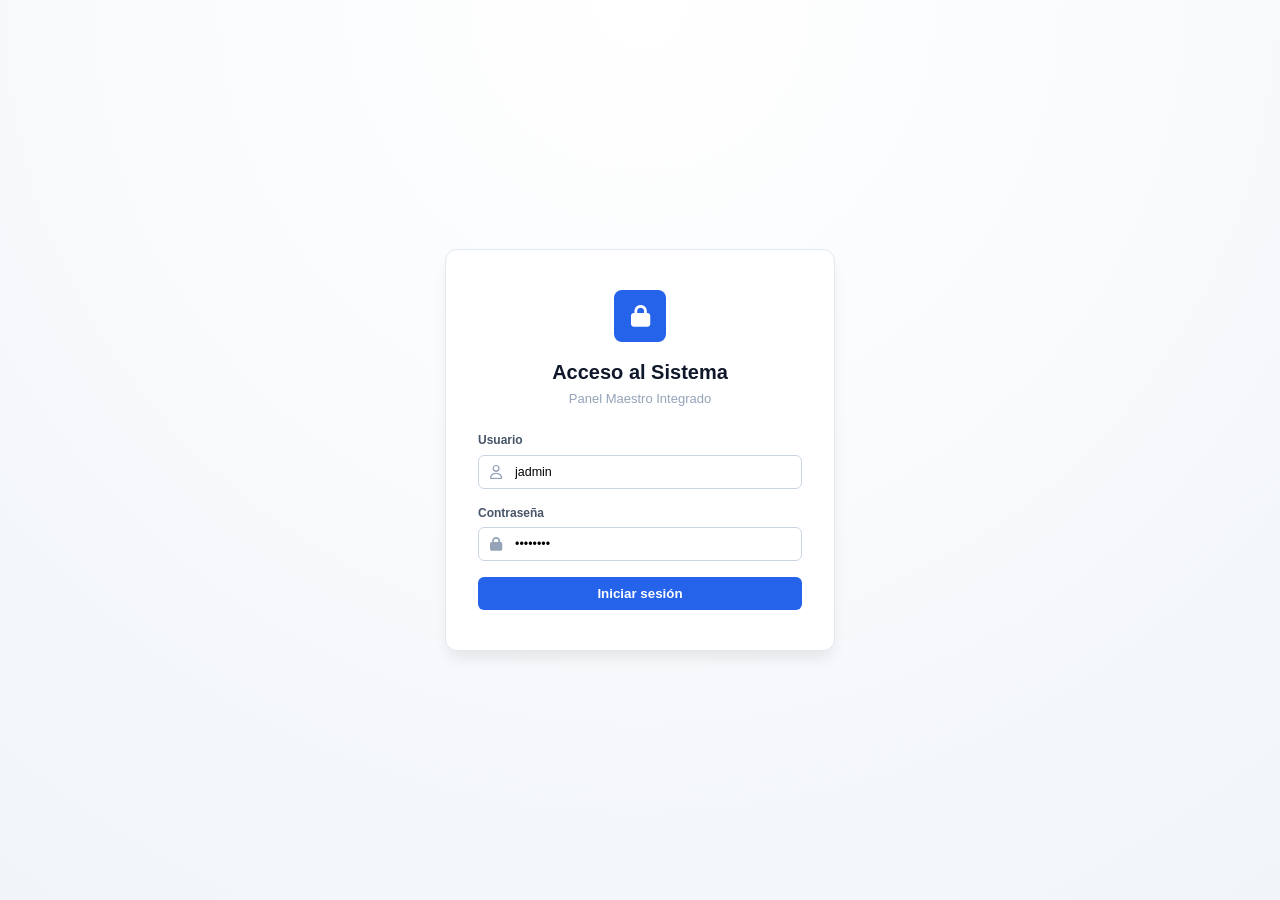
==== commit e2e6e436: "Update index.html" ====
--- a/templates/index.html
+++ b/templates/index.html
@@ -4,21 +4,16 @@
   <meta charset="UTF-8">
   <meta name="viewport" content="width=device-width, initial-scale=1.0">
   <title>Panel Maestro Integrado</title>
-  
-  <!-- LIBRERÍAS EXTERNAS -->
   <link rel="stylesheet" href="https://cdnjs.cloudflare.com/ajax/libs/font-awesome/6.4.0/css/all.min.css">
   <link href="https://fonts.googleapis.com/css2?family=Inter:wght@300;400;500;600;700&display=swap" rel="stylesheet">
-
-  <!-- TODO EL CSS EMBEBIDO AQUÍ -->
+  
   <style>
     :root {
       --primary: #2563eb;
       --primary-hover: #1d4ed8;
       --primary-light: #eff6ff;
       --accent-orange: #d97706;
-      --accent-orange-hover: #b45309;
       --accent-purple: #9333ea;
-      --accent-purple-hover: #7e22ce;
       --success: #16a34a;
       --success-bg: #dcfce7;
       --warning: #b45309;
@@ -39,7 +34,6 @@
       --radius-md: 8px;
       --radius-lg: 12px;
       --shadow-sm: 0 1px 2px 0 rgba(0, 0, 0, 0.05);
-      --shadow-md: 0 4px 6px -1px rgba(0, 0, 0, 0.07);
       --shadow-lg: 0 10px 15px -3px rgba(0, 0, 0, 0.08);
     }
 
@@ -61,7 +55,7 @@
 
     /* DASHBOARD */
     .dashboard-container { display: flex; flex-direction: column; min-height: 100vh; }
-    .main-header { height: 56px; background: var(--bg-card); border-bottom: 1px solid var(--border); display: flex; align-items: center; justify-content: space-between; padding: 0 20px; sticky: top; z-index: 100; }
+    .main-header { height: 56px; background: var(--bg-card); border-bottom: 1px solid var(--border); display: flex; align-items: center; justify-content: space-between; padding: 0 20px; position: sticky; top: 0; z-index: 100; }
     .header-left { display: flex; align-items: center; gap: 16px; }
     .system-title { font-size: 16px; font-weight: 700; color: var(--text-main); }
     .header-right { display: flex; align-items: center; gap: 20px; }
@@ -70,6 +64,7 @@
 
     .app-body { display: flex; flex: 1; }
     .sidebar { width: 230px; background: var(--bg-card); border-right: 1px solid var(--border); display: flex; flex-direction: column; padding: 16px 0; }
+    .nav-section { margin-bottom: 18px; }
     .nav-label { font-size: 10px; font-weight: 700; color: var(--text-light); padding: 0 20px 8px; }
     .nav-item { display: flex; align-items: center; padding: 9px 20px; color: var(--text-muted); text-decoration: none; font-size: 12.5px; font-weight: 500; gap: 12px; border-left: 3px solid transparent; }
     .nav-item.active { background: var(--primary-light); color: var(--primary); border-left-color: var(--primary); font-weight: 600; }
@@ -94,7 +89,7 @@
     .step-tab.active { background: #ffffff; color: var(--accent-orange); box-shadow: var(--shadow-sm); }
     .step-tab.active .step-number { background: var(--accent-orange); }
 
-    /* TABLAS */
+    /* TABLAS Y ÁRBOLES */
     .table-container { overflow-x: auto; }
     .data-table { width: 100%; border-collapse: collapse; font-size: 11.5px; text-align: left; }
     .data-table th { background: var(--bg-subtle); color: var(--text-muted); font-weight: 700; padding: 10px 12px; border-bottom: 1px solid var(--border); }
@@ -102,20 +97,202 @@
 
     .badge-tag { font-size: 9px; font-weight: 700; padding: 2px 6px; border-radius: 4px; }
     .badge-blue { background: #dbeafe; color: #1e40af; }
-    .badge-cyan { background: #cff4fc; color: #055160; }
     .status-indicator { display: inline-flex; align-items: center; gap: 5px; font-weight: 600; }
     .status-generating { color: var(--primary); }
-    .status-success { color: var(--success); }
     .status-pill { padding: 3px 10px; border-radius: 12px; font-weight: 600; font-size: 10.5px; }
     .pill-success { background: var(--success-bg); color: var(--success); }
 
     .tree-container { max-height: 180px; overflow-y: auto; background: var(--bg-subtle); border: 1px solid var(--border-strong); border-radius: var(--radius-sm); padding: 8px 10px; }
     .tree-container ul { list-style: none; padding-left: 8px; }
-    .tree-node { display: flex; align-items: center; gap: 6px; padding: 3px 0; font-size: 11.5px; }
-    .tree-node .toggle { color: var(--primary); font-weight: 700; cursor: pointer; }
     .info-banner { background: var(--info-bg); border: 1px solid var(--info-border); color: #0369a1; padding: 9px 12px; border-radius: var(--radius-sm); font-size: 11.5px; margin-bottom: 12px; }
     .purple-box { background: #faf5ff; border: 1px solid #e9d5ff; padding: 12px; border-radius: var(--radius-sm); }
-    .mt-5 { margin-top: 5px; } .mt-10 { margin-top: 10px; } .mt-15 { margin-top: 15px; }
+    .mt-5 { margin-top: 5px; } .mt-10 { margin-top: 10px; }
     .row-buttons { display: flex; gap: 8px; } .row-buttons button { flex: 1; }
+    .status-msg { padding: 8px 12px; border-radius: 6px; font-size: 11px; font-weight: 600; margin-top: 10px; display: none; }
+    .msg-success { background: var(--success-bg); color: var(--success); }
+    .msg-error { background: var(--danger-bg); color: var(--danger); }
   </style>
 </head>
+<body>
+
+  <!-- ACCESO -->
+  <div id="login-view" class="login-container">
+    <div class="login-card">
+      <div class="login-icon"><i class="fa-solid fa-lock"></i></div>
+      <h2>Acceso al Sistema</h2>
+      <p class="subtitle">Panel Maestro Integrado</p>
+      <form id="login-form" onsubmit="handleLogin(event)">
+        <div class="input-group">
+          <label>Usuario</label>
+          <div class="input-wrapper">
+            <i class="fa-regular fa-user"></i>
+            <input type="text" id="username" value="jadmin" required>
+          </div>
+        </div>
+        <div class="input-group">
+          <label>Contraseña</label>
+          <div class="input-wrapper">
+            <i class="fa-solid fa-lock"></i>
+            <input type="password" id="password" value="••••••••" required>
+          </div>
+        </div>
+        <button type="submit" class="btn-primary btn-block">Iniciar sesión</button>
+      </form>
+    </div>
+  </div>
+
+  <!-- DASHBOARD PRINCIPAL -->
+  <div id="dashboard-view" class="dashboard-container" style="display: none;">
+    <header class="main-header">
+      <div class="header-left">
+        <h1 class="system-title">Panel Maestro Integrado</h1>
+      </div>
+      <div class="header-right">
+        <div class="user-profile">
+          <div class="avatar">J</div>
+          <span class="user-name">jadmin</span>
+        </div>
+      </div>
+    </header>
+
+    <div class="app-body">
+      <aside class="sidebar">
+        <div class="nav-section">
+          <div class="nav-label">MÓDULOS PRINCIPALES</div>
+          <a href="#" class="nav-item active" id="nav-caratulas" onclick="switchTab('tabCaratulas')"><i class="fa-regular fa-file-lines"></i> Carátulas</a>
+          <a href="#" class="nav-item" id="nav-compilar" onclick="switchTab('tabCompilador')"><i class="fa-solid fa-layer-group"></i> Compilar</a>
+          <a href="#" class="nav-item" id="nav-tomos" onclick="switchTab('tabTomos')"><i class="fa-solid fa-book"></i> Tomos</a>
+        </div>
+        <div class="sidebar-footer">
+          <a href="#" class="nav-item" onclick="handleLogout()"><i class="fa-solid fa-arrow-right-from-bracket"></i> Cerrar sesión</a>
+        </div>
+      </aside>
+
+      <main class="main-content">
+        <div class="grid-layout">
+          
+          <div class="card module-card">
+            <div class="card-header">
+              <h2>Panel Maestro Integrado</h2>
+            </div>
+
+            <div class="steps-tabs">
+              <div class="step-tab active" id="step-btn-1" onclick="switchTab('tabCaratulas')"><span class="step-number">1</span><span>Carátulas</span></div>
+              <div class="step-tab" id="step-btn-2" onclick="switchTab('tabCompilador')"><span class="step-number">2</span><span>Compilar</span></div>
+              <div class="step-tab" id="step-btn-3" onclick="switchTab('tabTomos')"><span class="step-number">3</span><span>Tomos</span></div>
+            </div>
+
+            <!-- PASO 1 -->
+            <div id="tabCaratulas" class="tab-content">
+              <div class="info-banner">Modulo: <b>Carátulas</b></div>
+              <button class="btn-secondary btn-block" onclick="cargarCarpetaOrigen('treeCaratulas')">Cargar carpetas desde Railway</button>
+              <div class="tree-container mt-10"><ul id="treeCaratulas"><li>Presiona cargar para consultar carpetas...</li></ul></div>
+              <button class="btn-action-orange btn-block mt-10" onclick="alert('Generando carátulas...')">Generar carátulas</button>
+              <div id="statusCaratulas" class="status-msg"></div>
+            </div>
+
+            <!-- PASO 2 -->
+            <div id="tabCompilador" class="tab-content" style="display:none;">
+              <div class="info-banner">Modulo: <b>Compilador PDF</b></div>
+              <button class="btn-secondary btn-block" onclick="cargarCarpetaOrigen('treeCompilador')">Cargar carpetas origen</button>
+              <div class="tree-container mt-10"><ul id="treeCompilador"><li>Presiona cargar para consultar carpetas...</li></ul></div>
+              <button class="btn-primary btn-block mt-10" onclick="alert('Iniciando compilación...')">Compilar archivos</button>
+              <div id="statusCompilador" class="status-msg"></div>
+            </div>
+
+            <!-- PASO 3 -->
+            <div id="tabTomos" class="tab-content" style="display:none;">
+              <div class="info-banner">Modulo: <b>Ensamblador de Tomos</b></div>
+              <button class="btn-secondary btn-block" onclick="cargarCarpetaOrigen('treeTomos')">Cargar compilados</button>
+              <div class="tree-container mt-10"><ul id="treeTomos"><li>Presiona cargar para consultar carpetas...</li></ul></div>
+              <button class="btn-action-purple btn-block mt-10" onclick="alert('Generando tomos...')">Fusionar Tomos</button>
+              <div id="statusTomos" class="status-msg"></div>
+            </div>
+
+          </div>
+
+          <!-- COLA -->
+          <div class="card queue-card">
+            <div class="card-header">
+              <h2>Cola de Solicitudes</h2>
+            </div>
+            <div class="table-container">
+              <table class="data-table">
+                <thead>
+                  <tr><th>#</th><th>Tipo</th><th>Origen</th><th>Estado</th></tr>
+                </thead>
+                <tbody>
+                  <tr><td>1</td><td><span class="badge-tag badge-blue">CARÁTULA</span></td><td>ANEXO 8</td><td><span class="status-indicator status-generating"><i class="fa-solid fa-spinner fa-spin"></i> Generando...</span></td></tr>
+                </tbody>
+              </table>
+            </div>
+          </div>
+
+          <!-- HISTORIAL -->
+          <div class="card grid-full">
+            <div class="card-header"><h2>Resumen de Ejecuciones</h2></div>
+            <div class="table-container">
+              <table class="data-table">
+                <thead>
+                  <tr><th>FECHA</th><th>SERVIDOR</th><th>MÓDULO</th><th>ESTADO</th></tr>
+                </thead>
+                <tbody>
+                  <tr><td>28/8/2026</td><td>Railway Backend</td><td>Carátulas</td><td><span class="status-pill pill-success">Completado</span></td></tr>
+                </tbody>
+              </table>
+            </div>
+          </div>
+
+        </div>
+      </main>
+    </div>
+  </div>
+
+  <script>
+    function handleLogin(e) {
+      e.preventDefault();
+      document.getElementById('login-view').style.display = 'none';
+      document.getElementById('dashboard-view').style.display = 'flex';
+    }
+
+    function handleLogout() {
+      document.getElementById('dashboard-view').style.display = 'none';
+      document.getElementById('login-view').style.display = 'flex';
+    }
+
+    function switchTab(tabId) {
+      document.querySelectorAll('.tab-content').forEach(el => el.style.display = 'none');
+      document.querySelectorAll('.step-tab').forEach(el => el.classList.remove('active'));
+      document.querySelectorAll('.sidebar .nav-item').forEach(el => el.classList.remove('active'));
+
+      document.getElementById(tabId).style.display = 'block';
+
+      if (tabId === 'tabCaratulas') {
+        document.getElementById('step-btn-1').classList.add('active');
+        document.getElementById('nav-caratulas').classList.add('active');
+      } else if (tabId === 'tabCompilador') {
+        document.getElementById('step-btn-2').classList.add('active');
+        document.getElementById('nav-compilar').classList.add('active');
+      } else if (tabId === 'tabTomos') {
+        document.getElementById('step-btn-3').classList.add('active');
+        document.getElementById('nav-tomos').classList.add('active');
+      }
+    }
+
+    async function cargarCarpetaOrigen(treeId) {
+      const ul = document.getElementById(treeId);
+      ul.innerHTML = '<li>⏳ Consultando servidor Railway...</li>';
+      try {
+        const response = await fetch('/health');
+        if (response.ok) {
+          ul.innerHTML = '<li>📁 Carpeta Principal (Conexión exitosa)</li>';
+        } else {
+          ul.innerHTML = '<li style="color:red;">❌ Error al conectar con Railway</li>';
+        }
+      } catch (err) {
+        ul.innerHTML = '<li style="color:red;">❌ Error de red</li>';
+      }
+    }
+  </script>
+</body>
+</html>
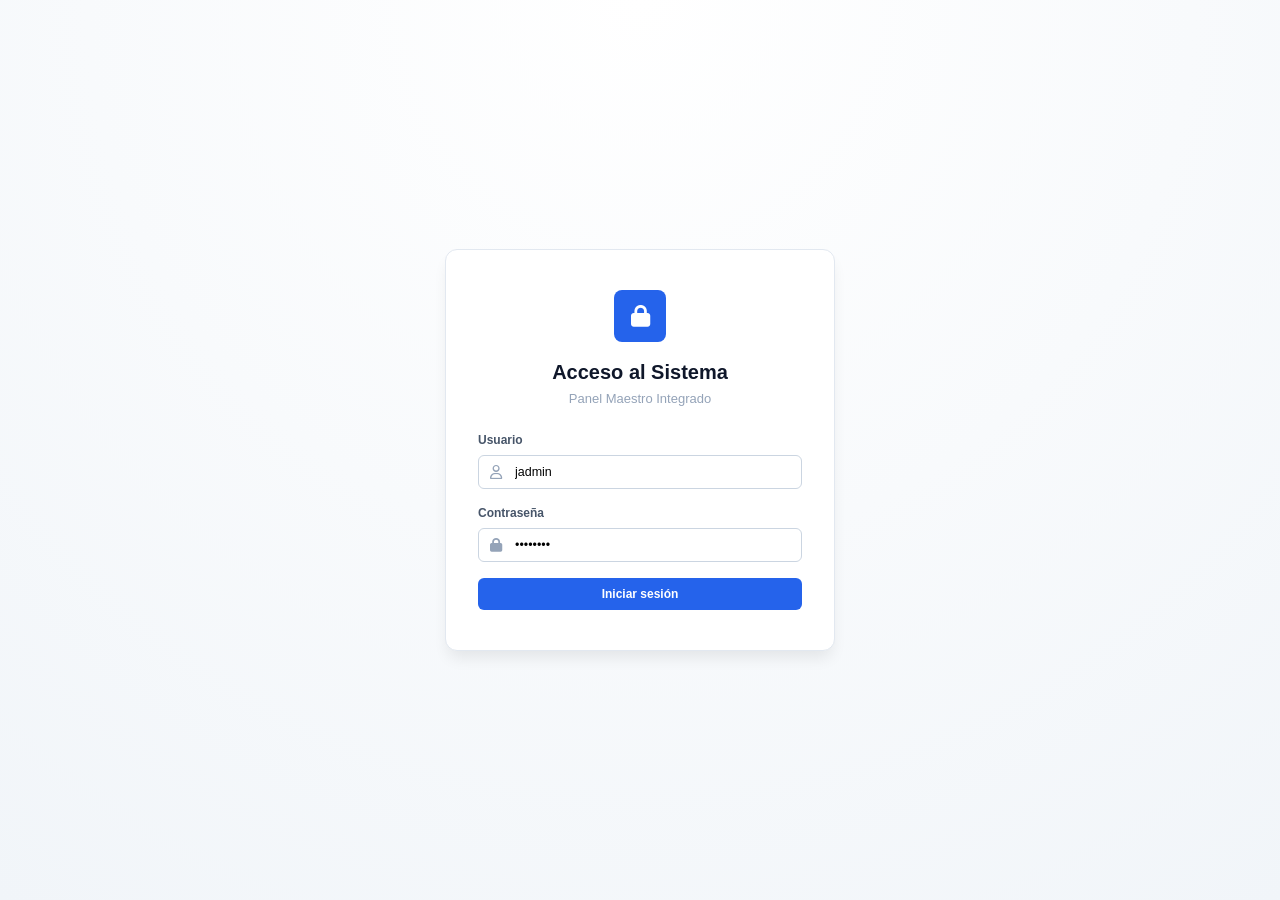
==== commit 23b76763: "Update index.html" ====
--- a/templates/index.html
+++ b/templates/index.html
@@ -13,7 +13,9 @@
       --primary-hover: #1d4ed8;
       --primary-light: #eff6ff;
       --accent-orange: #d97706;
+      --accent-orange-hover: #b45309;
       --accent-purple: #9333ea;
+      --accent-purple-hover: #7e22ce;
       --success: #16a34a;
       --success-bg: #dcfce7;
       --warning: #b45309;
@@ -38,7 +40,12 @@
     }
 
     * { box-sizing: border-box; margin: 0; padding: 0; font-family: 'Inter', sans-serif; }
-    body { background-color: var(--bg-main); color: var(--text-main); font-size: 13px; line-height: 1.4; }
+    body { background-color: var(--bg-main); color: var(--text-main); font-size: 13px; line-height: 1.4; -webkit-font-smoothing: antialiased; }
+
+    /* Custom Scrollbars */
+    ::-webkit-scrollbar { width: 6px; height: 6px; }
+    ::-webkit-scrollbar-track { background: var(--bg-subtle); }
+    ::-webkit-scrollbar-thumb { background: #cbd5e1; border-radius: 4px; }
 
     /* LOGIN */
     .login-container { display: flex; justify-content: center; align-items: center; min-height: 100vh; background: radial-gradient(circle at top, #ffffff, var(--bg-main)); padding: 20px; }
@@ -53,21 +60,34 @@
     .input-wrapper input, .form-input, .form-select { width: 100%; padding: 9px 12px 9px 36px; border: 1px solid var(--border-strong); border-radius: var(--radius-sm); font-size: 12.5px; outline: none; }
     .form-input, .form-select { padding-left: 12px; }
 
-    /* DASHBOARD */
+    /* DASHBOARD LAYOUT */
     .dashboard-container { display: flex; flex-direction: column; min-height: 100vh; }
     .main-header { height: 56px; background: var(--bg-card); border-bottom: 1px solid var(--border); display: flex; align-items: center; justify-content: space-between; padding: 0 20px; position: sticky; top: 0; z-index: 100; }
     .header-left { display: flex; align-items: center; gap: 16px; }
+    .btn-icon { background: none; border: none; color: var(--text-muted); font-size: 16px; cursor: pointer; padding: 6px; border-radius: var(--radius-sm); }
+    .btn-icon:hover { background: var(--bg-subtle); color: var(--text-main); }
     .system-title { font-size: 16px; font-weight: 700; color: var(--text-main); }
     .header-right { display: flex; align-items: center; gap: 20px; }
+    .header-action { position: relative; color: var(--text-muted); font-size: 17px; cursor: pointer; }
+    .header-action .badge { position: absolute; top: -6px; right: -8px; background: var(--danger); color: #ffffff; font-size: 10px; font-weight: 700; border-radius: 10px; padding: 1px 5px; border: 2px solid var(--bg-card); }
     .user-profile { display: flex; align-items: center; gap: 10px; }
     .avatar { width: 32px; height: 32px; background: var(--text-main); color: #ffffff; border-radius: 50%; display: flex; align-items: center; justify-content: center; font-weight: 600; font-size: 13px; }
+    .user-info { display: flex; flex-direction: column; }
+    .user-name { font-weight: 600; font-size: 12px; color: var(--text-main); }
+    .user-role { font-size: 10px; color: var(--text-light); }
 
     .app-body { display: flex; flex: 1; }
     .sidebar { width: 230px; background: var(--bg-card); border-right: 1px solid var(--border); display: flex; flex-direction: column; padding: 16px 0; }
     .nav-section { margin-bottom: 18px; }
-    .nav-label { font-size: 10px; font-weight: 700; color: var(--text-light); padding: 0 20px 8px; }
-    .nav-item { display: flex; align-items: center; padding: 9px 20px; color: var(--text-muted); text-decoration: none; font-size: 12.5px; font-weight: 500; gap: 12px; border-left: 3px solid transparent; }
+    .nav-label { font-size: 10px; font-weight: 700; color: var(--text-light); padding: 0 20px 8px; letter-spacing: 0.5px; }
+    .nav-item { display: flex; align-items: center; padding: 9px 20px; color: var(--text-muted); text-decoration: none; font-size: 12.5px; font-weight: 500; gap: 12px; transition: all 0.15s ease; border-left: 3px solid transparent; }
+    .nav-item i { width: 16px; font-size: 14px; }
+    .nav-item:hover { background: var(--bg-subtle); color: var(--primary); }
     .nav-item.active { background: var(--primary-light); color: var(--primary); border-left-color: var(--primary); font-weight: 600; }
+    .nav-badge { margin-left: auto; background: var(--border); color: var(--text-muted); font-size: 10px; padding: 2px 7px; border-radius: 10px; font-weight: 700; }
+    .sidebar-footer { margin-top: auto; border-top: 1px solid var(--border); padding-top: 10px; }
+    .logout-link { color: var(--danger); }
+    .logout-link:hover { background: var(--danger-bg); color: var(--danger); }
 
     .main-content { flex: 1; padding: 24px; overflow-y: auto; }
     .grid-layout { display: grid; grid-template-columns: 430px 1fr; gap: 20px; }
@@ -75,25 +95,55 @@
     .card { background: var(--bg-card); border-radius: var(--radius-md); border: 1px solid var(--border); padding: 20px; box-shadow: var(--shadow-sm); }
     .card-header { display: flex; align-items: center; justify-content: space-between; margin-bottom: 16px; }
     .card-header h2 { font-size: 15px; font-weight: 700; color: var(--text-main); }
-
-    /* BOTONES Y PASOS */
-    .btn-primary { background: var(--primary); color: #ffffff; border: none; padding: 9px 14px; border-radius: var(--radius-sm); font-weight: 600; cursor: pointer; }
-    .btn-secondary { background: #ffffff; border: 1px solid var(--border-strong); color: var(--text-muted); border-radius: var(--radius-sm); padding: 9px 14px; font-weight: 600; cursor: pointer; }
-    .btn-action-orange { background: var(--accent-orange); color: #ffffff; border: none; padding: 9px 14px; border-radius: var(--radius-sm); font-weight: 600; cursor: pointer; }
-    .btn-action-purple { background: var(--accent-purple); color: #ffffff; border: none; padding: 9px 14px; border-radius: var(--radius-sm); font-weight: 600; cursor: pointer; }
-    .btn-block { width: 100%; display: block; }
+    .card-subtitle { font-size: 11px; color: var(--text-light); margin-top: 2px; }
+    .btn-refresh { color: var(--text-light); cursor: pointer; font-size: 13px; transition: color 0.15s; }
+    .btn-refresh:hover { color: var(--text-main); }
+
+    /* BOTONES & STEPS */
+    .btn-primary, .btn-secondary, .btn-action-orange, .btn-action-purple { border: none; border-radius: var(--radius-sm); font-weight: 600; font-size: 12px; padding: 9px 14px; cursor: pointer; transition: background 0.15s; display: inline-flex; align-items: center; justify-content: center; gap: 6px; }
+    .btn-primary { background: var(--primary); color: #ffffff; }
+    .btn-primary:hover { background: var(--primary-hover); }
+    .btn-secondary { background: #ffffff; border: 1px solid var(--border-strong); color: var(--text-muted); }
+    .btn-secondary:hover { background: var(--bg-subtle); color: var(--text-main); }
+    .btn-action-orange { background: var(--accent-orange); color: #ffffff; }
+    .btn-action-orange:hover { background: var(--accent-orange-hover); }
+    .btn-action-purple { background: var(--accent-purple); color: #ffffff; }
+    .btn-action-purple:hover { background: var(--accent-purple-hover); }
+    .btn-block { width: 100%; }
 
     .steps-tabs { display: flex; background: var(--bg-subtle); border-radius: var(--radius-md); padding: 4px; margin-bottom: 14px; border: 1px solid var(--border); }
-    .step-tab { flex: 1; display: flex; align-items: center; justify-content: center; gap: 8px; padding: 7px 0; cursor: pointer; border-radius: var(--radius-sm); font-weight: 600; font-size: 12px; color: var(--text-light); }
+    .step-tab { flex: 1; display: flex; align-items: center; justify-content: center; gap: 8px; padding: 7px 0; cursor: pointer; border-radius: var(--radius-sm); font-weight: 600; font-size: 12px; color: var(--text-light); transition: all 0.15s; }
     .step-number { width: 22px; height: 22px; border-radius: 50%; background: var(--border-strong); color: #ffffff; display: flex; align-items: center; justify-content: center; font-size: 11px; }
     .step-tab.active { background: #ffffff; color: var(--accent-orange); box-shadow: var(--shadow-sm); }
     .step-tab.active .step-number { background: var(--accent-orange); }
 
-    /* TABLAS Y ÁRBOLES */
+    /* BANNERS, INPUTS & COMPONENTES DETALLADOS */
+    .info-banner { background: var(--info-bg); border: 1px solid var(--info-border); color: #0369a1; padding: 9px 12px; border-radius: var(--radius-sm); font-size: 11.5px; margin-bottom: 12px; }
+    .tree-container { max-height: 180px; overflow-y: auto; background: var(--bg-subtle); border: 1px solid var(--border-strong); border-radius: var(--radius-sm); padding: 8px 10px; }
+    .tree-container ul { list-style: none; padding-left: 8px; }
+    .tree-node { display: flex; align-items: center; gap: 6px; padding: 3px 0; font-size: 11.5px; color: var(--text-muted); }
+    .tree-node .toggle { color: var(--primary); font-weight: 700; cursor: pointer; }
+
+    .form-group { margin-top: 10px; }
+    .form-group label { display: block; font-size: 11.5px; font-weight: 600; color: var(--text-muted); margin-bottom: 4px; }
+    
+    .radio-group { display: flex; flex-direction: column; gap: 6px; }
+    .radio-option, .checkbox-option { display: flex; align-items: center; gap: 8px; font-size: 11.5px; color: var(--text-muted); cursor: pointer; user-select: none; }
+    .radio-option input, .checkbox-option input { accent-color: var(--primary); }
+
+    .checkbox-box { padding: 10px 12px; border-radius: var(--radius-sm); }
+    .warning-box { background: var(--warning-bg); border: 1px solid #fef3c7; color: var(--warning); }
+
+    .purple-box { background: #faf5ff; border: 1px solid #e9d5ff; padding: 12px; border-radius: var(--radius-sm); }
+    .purple-box h4 { color: #6b21a8; font-size: 12px; font-weight: 700; }
+    .purple-box p { color: #7e22ce; font-size: 10.5px; margin-top: 2px; }
+
+    /* TABLAS */
     .table-container { overflow-x: auto; }
     .data-table { width: 100%; border-collapse: collapse; font-size: 11.5px; text-align: left; }
-    .data-table th { background: var(--bg-subtle); color: var(--text-muted); font-weight: 700; padding: 10px 12px; border-bottom: 1px solid var(--border); }
+    .data-table th { background: var(--bg-subtle); color: var(--text-muted); font-weight: 700; padding: 10px 12px; border-bottom: 1px solid var(--border); font-size: 10.5px; letter-spacing: 0.3px; }
     .data-table td { padding: 10px 12px; border-bottom: 1px solid var(--bg-subtle); color: var(--text-muted); }
+    .data-table tbody tr:hover { background: var(--bg-subtle); }
 
     .badge-tag { font-size: 9px; font-weight: 700; padding: 2px 6px; border-radius: 4px; }
     .badge-blue { background: #dbeafe; color: #1e40af; }
@@ -102,15 +152,15 @@
     .status-pill { padding: 3px 10px; border-radius: 12px; font-weight: 600; font-size: 10.5px; }
     .pill-success { background: var(--success-bg); color: var(--success); }
 
-    .tree-container { max-height: 180px; overflow-y: auto; background: var(--bg-subtle); border: 1px solid var(--border-strong); border-radius: var(--radius-sm); padding: 8px 10px; }
-    .tree-container ul { list-style: none; padding-left: 8px; }
-    .info-banner { background: var(--info-bg); border: 1px solid var(--info-border); color: #0369a1; padding: 9px 12px; border-radius: var(--radius-sm); font-size: 11.5px; margin-bottom: 12px; }
-    .purple-box { background: #faf5ff; border: 1px solid #e9d5ff; padding: 12px; border-radius: var(--radius-sm); }
+    .link-drive { color: var(--primary); text-decoration: none; font-weight: 600; }
+    .link-drive:hover { text-decoration: underline; }
+
+    .status-msg { padding: 10px 12px; border-radius: var(--radius-sm); font-size: 11.5px; font-weight: 600; margin-top: 10px; display: none; }
+    .msg-success { background: var(--success-bg); color: var(--success); border: 1px solid #bbf7d0; }
+    .msg-error { background: var(--danger-bg); color: var(--danger); border: 1px solid #fecaca; }
+
     .mt-5 { margin-top: 5px; } .mt-10 { margin-top: 10px; }
     .row-buttons { display: flex; gap: 8px; } .row-buttons button { flex: 1; }
-    .status-msg { padding: 8px 12px; border-radius: 6px; font-size: 11px; font-weight: 600; margin-top: 10px; display: none; }
-    .msg-success { background: var(--success-bg); color: var(--success); }
-    .msg-error { background: var(--danger-bg); color: var(--danger); }
   </style>
 </head>
 <body>
@@ -143,37 +193,56 @@
 
   <!-- DASHBOARD PRINCIPAL -->
   <div id="dashboard-view" class="dashboard-container" style="display: none;">
+    
     <header class="main-header">
       <div class="header-left">
+        <button class="btn-icon"><i class="fa-solid fa-bars"></i></button>
         <h1 class="system-title">Panel Maestro Integrado</h1>
       </div>
       <div class="header-right">
+        <div class="header-action">
+          <i class="fa-regular fa-bell"></i>
+          <span class="badge">3</span>
+        </div>
         <div class="user-profile">
           <div class="avatar">J</div>
-          <span class="user-name">jadmin</span>
+          <div class="user-info">
+            <span class="user-name">jadmin</span>
+            <span class="user-role">Administrador</span>
+          </div>
         </div>
       </div>
     </header>
 
     <div class="app-body">
       <aside class="sidebar">
+        <div class="nav-section">
+          <div class="nav-label">INICIO</div>
+          <a href="#" class="nav-item"><i class="fa-solid fa-house"></i> Inicio</a>
+        </div>
+
         <div class="nav-section">
           <div class="nav-label">MÓDULOS PRINCIPALES</div>
           <a href="#" class="nav-item active" id="nav-caratulas" onclick="switchTab('tabCaratulas')"><i class="fa-regular fa-file-lines"></i> Carátulas</a>
           <a href="#" class="nav-item" id="nav-compilar" onclick="switchTab('tabCompilador')"><i class="fa-solid fa-layer-group"></i> Compilar</a>
           <a href="#" class="nav-item" id="nav-tomos" onclick="switchTab('tabTomos')"><i class="fa-solid fa-book"></i> Tomos</a>
-        </div>
+          <a href="#" class="nav-item"><i class="fa-solid fa-list-check"></i> Cola de Solicitudes <span class="nav-badge">8</span></a>
+          <a href="#" class="nav-item"><i class="fa-solid fa-clock-rotate-left"></i> Historial</a>
+        </div>
+
         <div class="sidebar-footer">
-          <a href="#" class="nav-item" onclick="handleLogout()"><i class="fa-solid fa-arrow-right-from-bracket"></i> Cerrar sesión</a>
+          <a href="#" class="nav-item logout-link" onclick="handleLogout()"><i class="fa-solid fa-arrow-right-from-bracket"></i> Cerrar sesión</a>
         </div>
       </aside>
 
       <main class="main-content">
         <div class="grid-layout">
           
+          <!-- COLUMNA IZQUIERDA -->
           <div class="card module-card">
             <div class="card-header">
               <h2>Panel Maestro Integrado</h2>
+              <i class="fa-solid fa-rotate btn-refresh" onclick="location.reload()"></i>
             </div>
 
             <div class="steps-tabs">
@@ -182,62 +251,172 @@
               <div class="step-tab" id="step-btn-3" onclick="switchTab('tabTomos')"><span class="step-number">3</span><span>Tomos</span></div>
             </div>
 
-            <!-- PASO 1 -->
+            <!-- PASO 1: CARÁTULAS -->
             <div id="tabCaratulas" class="tab-content">
-              <div class="info-banner">Modulo: <b>Carátulas</b></div>
-              <button class="btn-secondary btn-block" onclick="cargarCarpetaOrigen('treeCaratulas')">Cargar carpetas desde Railway</button>
-              <div class="tree-container mt-10"><ul id="treeCaratulas"><li>Presiona cargar para consultar carpetas...</li></ul></div>
-              <button class="btn-action-orange btn-block mt-10" onclick="alert('Generando carátulas...')">Generar carátulas</button>
+              <div class="info-banner">Hoja: <b>CARATULAS Y COMPILADOS</b> — C2 origen, C3 plantillas y C4 destino.</div>
+
+              <button class="btn-secondary btn-block" onclick="cargarCarpetaOrigen('treeCaratulas')">Cargar origen (C2)</button>
+              
+              <div class="tree-container mt-10">
+                <ul id="treeCaratulas"><li>Esperando carga de carpetas...</li></ul>
+              </div>
+
+              <div class="form-group">
+                <label>Plantilla</label>
+                <select id="selectPlantilla" class="form-select">
+                  <option value="">Cargando modelos...</option>
+                </select>
+              </div>
+
+              <div class="radio-group mt-10">
+                <label class="radio-option"><input type="radio" name="tipoCaratula" value="original" checked> Original: reemplaza XXXXXX/XXXXX/XXXX</label>
+                <label class="radio-option"><input type="radio" name="tipoCaratula" value="nueva"> Nueva: coloca prefijo en YYYY</label>
+              </div>
+
+              <div class="form-group">
+                <label>Ubicación de salida</label>
+                <div class="radio-group">
+                  <label class="radio-option"><input type="radio" name="saveType" value="automatico" checked> Replicar estructura en C4</label>
+                  <label class="radio-option"><input type="radio" name="saveType" value="manual"> Guardar directamente en C4 o subcarpeta</label>
+                </div>
+              </div>
+
+              <div class="checkbox-box warning-box mt-10">
+                <label class="checkbox-option"><input type="checkbox" id="soloCarpetasCheck"> <b>Solo crear carpetas, sin generar PDF</b></label>
+              </div>
+
+              <button class="btn-action-orange btn-block mt-10" onclick="alert('Ejecutando carátulas...')">Generar carátulas/carpetas</button>
+
+              <div class="purple-box mt-10">
+                <h4>Carátulas base de Anexos 11 y 13</h4>
+                <p>Crea únicamente las carátulas fijas de bloque y especiales de los Anexos 11 y 13.</p>
+                <button class="btn-action-purple btn-block mt-5" onclick="alert('Restaurando carátulas base...')">Restaurar carátulas base</button>
+              </div>
+
               <div id="statusCaratulas" class="status-msg"></div>
             </div>
 
-            <!-- PASO 2 -->
+            <!-- PASO 2: COMPILADOR -->
             <div id="tabCompilador" class="tab-content" style="display:none;">
-              <div class="info-banner">Modulo: <b>Compilador PDF</b></div>
-              <button class="btn-secondary btn-block" onclick="cargarCarpetaOrigen('treeCompilador')">Cargar carpetas origen</button>
-              <div class="tree-container mt-10"><ul id="treeCompilador"><li>Presiona cargar para consultar carpetas...</li></ul></div>
-              <button class="btn-primary btn-block mt-10" onclick="alert('Iniciando compilación...')">Compilar archivos</button>
+              <div class="info-banner">Hoja: <b>CARATULAS Y COMPILADOS</b> — C2 origen, C4 carátulas, C6 salida y C8 servidor.</div>
+
+              <div class="row-buttons">
+                <button class="btn-secondary" onclick="cargarCarpetaOrigen('treeCompilador')">Cargar directorios</button>
+                <button class="btn-secondary" onclick="alert('Verificando servidor...')">Probar servidor</button>
+              </div>
+
+              <div class="tree-container mt-10">
+                <ul id="treeCompilador"><li>Esperando carga de directorios...</li></ul>
+              </div>
+
+              <div class="form-group">
+                <label>Si ya existe un compilado</label>
+                <select class="form-select">
+                  <option value="nuevo">Crear uno nuevo con fecha y hora</option>
+                  <option value="reemplazar">Enviar los anteriores a la papelera</option>
+                  <option value="omitir">Omitir la carpeta</option>
+                </select>
+              </div>
+
+              <div class="info-banner mt-10">El servidor divide automáticamente cada compilado en bloques de hasta 600 páginas.</div>
+
+              <div class="row-buttons mt-10">
+                <button class="btn-primary" onclick="alert('Iniciando compilación...')">Compilar archivos</button>
+                <button class="btn-secondary" onclick="alert('Consultando pendientes...')">Consultar pendientes</button>
+              </div>
+
               <div id="statusCompilador" class="status-msg"></div>
             </div>
 
-            <!-- PASO 3 -->
+            <!-- PASO 3: TOMOS -->
             <div id="tabTomos" class="tab-content" style="display:none;">
-              <div class="info-banner">Modulo: <b>Ensamblador de Tomos</b></div>
-              <button class="btn-secondary btn-block" onclick="cargarCarpetaOrigen('treeTomos')">Cargar compilados</button>
-              <div class="tree-container mt-10"><ul id="treeTomos"><li>Presiona cargar para consultar carpetas...</li></ul></div>
-              <button class="btn-action-purple btn-block mt-10" onclick="alert('Generando tomos...')">Fusionar Tomos</button>
+              <div class="info-banner">Hoja: <b>TOMOS</b> — C3 plantilla, C4 tomos finales, C5 compilados, C6 índices y C8 servidor.</div>
+
+              <div class="row-buttons">
+                <button class="btn-secondary" onclick="cargarCarpetaOrigen('treeTomos')">Cargar compilados (C5)</button>
+                <button class="btn-secondary" onclick="alert('Verificando servidor...')">Probar servidor</button>
+              </div>
+
+              <div class="tree-container mt-10">
+                <ul id="treeTomos"><li>Esperando carga...</li></ul>
+              </div>
+
+              <div class="form-group">
+                <label>Tomos específicos</label>
+                <input type="text" class="form-input" placeholder="Vacío = todos. Ejemplo: 1, 3, 5">
+              </div>
+
+              <div class="row-buttons mt-10">
+                <button class="btn-secondary" onclick="alert('Calculando...')">1. Proyectar</button>
+                <button class="btn-action-orange" onclick="alert('Generando índices...')">2. Índices</button>
+                <button class="btn-primary" onclick="alert('Fusionando tomos...')">3. Fusionar</button>
+              </div>
+
               <div id="statusTomos" class="status-msg"></div>
             </div>
 
           </div>
 
-          <!-- COLA -->
+          <!-- COLUMNA DERECHA: COLA DE SOLICITUDES -->
           <div class="card queue-card">
             <div class="card-header">
-              <h2>Cola de Solicitudes</h2>
-            </div>
+              <div>
+                <h2>Cola de Solicitudes</h2>
+                <p class="card-subtitle">Aquí se muestran las solicitudes en proceso.</p>
+              </div>
+            </div>
+
             <div class="table-container">
               <table class="data-table">
                 <thead>
-                  <tr><th>#</th><th>Tipo</th><th>Origen</th><th>Estado</th></tr>
+                  <tr>
+                    <th><input type="checkbox"></th>
+                    <th>#</th>
+                    <th>Tipo</th>
+                    <th>Origen (Carpeta)</th>
+                    <th>Estado</th>
+                  </tr>
                 </thead>
                 <tbody>
-                  <tr><td>1</td><td><span class="badge-tag badge-blue">CARÁTULA</span></td><td>ANEXO 8</td><td><span class="status-indicator status-generating"><i class="fa-solid fa-spinner fa-spin"></i> Generando...</span></td></tr>
+                  <tr>
+                    <td><input type="checkbox"></td>
+                    <td>1</td>
+                    <td><span class="badge-tag badge-blue">CARÁTULA</span></td>
+                    <td>ANEXO 8: Cuadro de Afectados</td>
+                    <td><span class="status-indicator status-generating"><i class="fa-solid fa-spinner fa-spin"></i> Generando...</span></td>
+                  </tr>
                 </tbody>
               </table>
             </div>
           </div>
 
-          <!-- HISTORIAL -->
+          <!-- RESUMEN DE EJECUCIONES -->
           <div class="card grid-full">
-            <div class="card-header"><h2>Resumen de Ejecuciones</h2></div>
+            <div class="card-header">
+              <h2><i class="fa-regular fa-clipboard"></i> Resumen de Ejecuciones</h2>
+            </div>
+
             <div class="table-container">
               <table class="data-table">
                 <thead>
-                  <tr><th>FECHA</th><th>SERVIDOR</th><th>MÓDULO</th><th>ESTADO</th></tr>
+                  <tr>
+                    <th>FECHA Y HORA</th>
+                    <th>SERVIDOR</th>
+                    <th>MÓDULO</th>
+                    <th>TAREA EJECUTADA</th>
+                    <th>ESTADO</th>
+                    <th>LINK DRIVE</th>
+                  </tr>
                 </thead>
                 <tbody>
-                  <tr><td>28/8/2026</td><td>Railway Backend</td><td>Carátulas</td><td><span class="status-pill pill-success">Completado</span></td></tr>
+                  <tr>
+                    <td>28/8/2026 10:25:40</td>
+                    <td>Google Apps Script - Restauración</td>
+                    <td>Carátulas</td>
+                    <td>Generación de carátulas ANEXO 10</td>
+                    <td><span class="status-pill pill-success">Completado</span></td>
+                    <td><a href="#" class="link-drive">Ver archivo <i class="fa-solid fa-arrow-up-right-from-square"></i></a></td>
+                  </tr>
                 </tbody>
               </table>
             </div>
@@ -281,13 +460,13 @@
 
     async function cargarCarpetaOrigen(treeId) {
       const ul = document.getElementById(treeId);
-      ul.innerHTML = '<li>⏳ Consultando servidor Railway...</li>';
+      ul.innerHTML = '<li>⏳ Consultando carpetas en Railway...</li>';
       try {
         const response = await fetch('/health');
         if (response.ok) {
-          ul.innerHTML = '<li>📁 Carpeta Principal (Conexión exitosa)</li>';
+          ul.innerHTML = '<li>📁 Carpeta Origen (Conexión Establecida)</li>';
         } else {
-          ul.innerHTML = '<li style="color:red;">❌ Error al conectar con Railway</li>';
+          ul.innerHTML = '<li style="color:red;">❌ Error al conectar</li>';
         }
       } catch (err) {
         ul.innerHTML = '<li style="color:red;">❌ Error de red</li>';
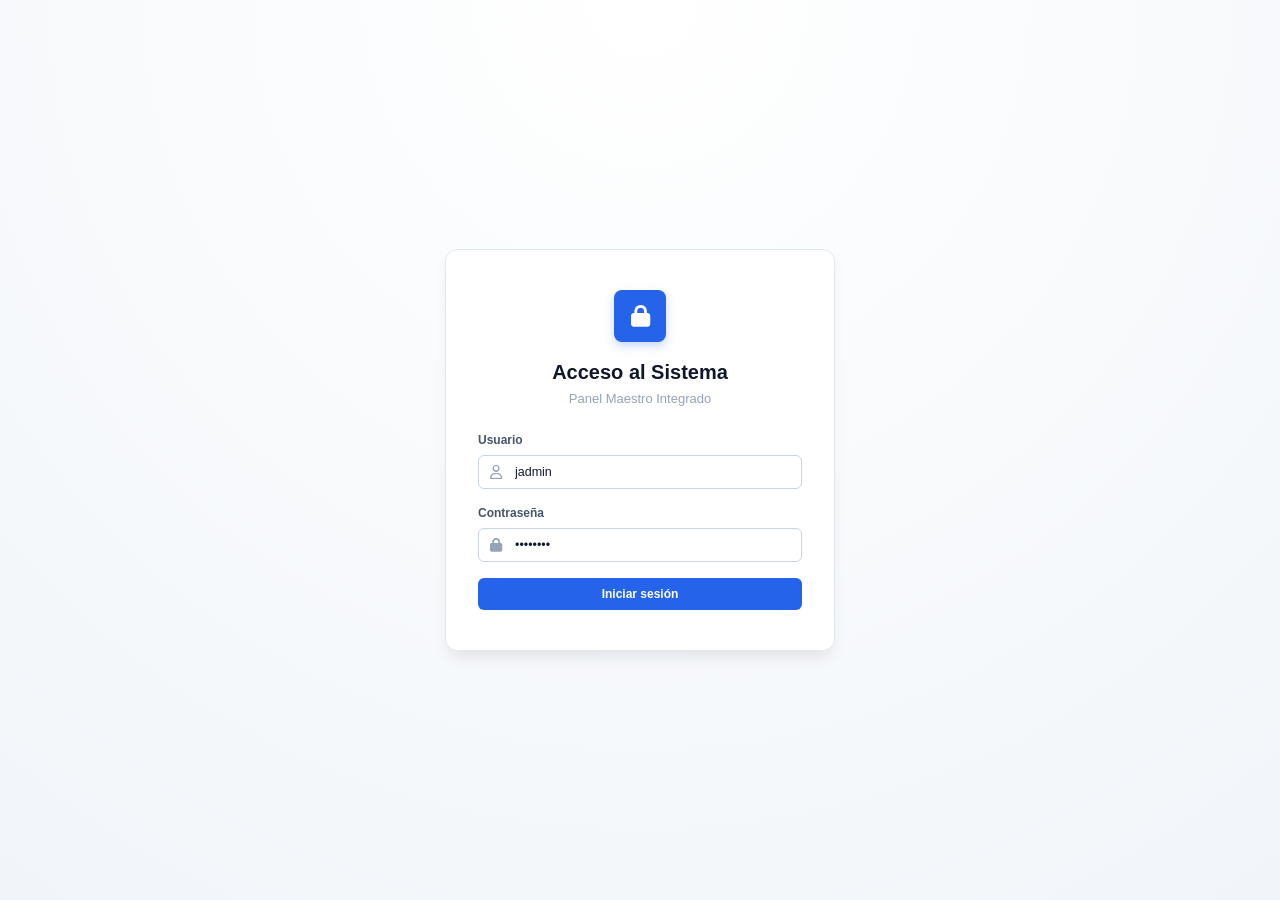
==== commit 731a50f8: "Update index.html" ====
--- a/templates/index.html
+++ b/templates/index.html
@@ -6,162 +6,7 @@
   <title>Panel Maestro Integrado</title>
   <link rel="stylesheet" href="https://cdnjs.cloudflare.com/ajax/libs/font-awesome/6.4.0/css/all.min.css">
   <link href="https://fonts.googleapis.com/css2?family=Inter:wght@300;400;500;600;700&display=swap" rel="stylesheet">
-  
-  <style>
-    :root {
-      --primary: #2563eb;
-      --primary-hover: #1d4ed8;
-      --primary-light: #eff6ff;
-      --accent-orange: #d97706;
-      --accent-orange-hover: #b45309;
-      --accent-purple: #9333ea;
-      --accent-purple-hover: #7e22ce;
-      --success: #16a34a;
-      --success-bg: #dcfce7;
-      --warning: #b45309;
-      --warning-bg: #fef3c7;
-      --danger: #dc2626;
-      --danger-bg: #fee2e2;
-      --info-bg: #f0f9ff;
-      --info-border: #bae6fd;
-      --bg-main: #f1f5f9;
-      --bg-card: #ffffff;
-      --bg-subtle: #f8fafc;
-      --text-main: #0f172a;
-      --text-muted: #475569;
-      --text-light: #94a3b8;
-      --border: #e2e8f0;
-      --border-strong: #cbd5e1;
-      --radius-sm: 6px;
-      --radius-md: 8px;
-      --radius-lg: 12px;
-      --shadow-sm: 0 1px 2px 0 rgba(0, 0, 0, 0.05);
-      --shadow-lg: 0 10px 15px -3px rgba(0, 0, 0, 0.08);
-    }
-
-    * { box-sizing: border-box; margin: 0; padding: 0; font-family: 'Inter', sans-serif; }
-    body { background-color: var(--bg-main); color: var(--text-main); font-size: 13px; line-height: 1.4; -webkit-font-smoothing: antialiased; }
-
-    /* Custom Scrollbars */
-    ::-webkit-scrollbar { width: 6px; height: 6px; }
-    ::-webkit-scrollbar-track { background: var(--bg-subtle); }
-    ::-webkit-scrollbar-thumb { background: #cbd5e1; border-radius: 4px; }
-
-    /* LOGIN */
-    .login-container { display: flex; justify-content: center; align-items: center; min-height: 100vh; background: radial-gradient(circle at top, #ffffff, var(--bg-main)); padding: 20px; }
-    .login-card { background: var(--bg-card); width: 100%; max-width: 390px; padding: 40px 32px; border-radius: var(--radius-lg); box-shadow: var(--shadow-lg); border: 1px solid var(--border); text-align: center; }
-    .login-icon { width: 52px; height: 52px; background: var(--primary); color: #ffffff; border-radius: var(--radius-md); display: flex; align-items: center; justify-content: center; margin: 0 auto 16px; font-size: 22px; }
-    .login-card h2 { font-size: 20px; font-weight: 700; color: var(--text-main); margin-bottom: 4px; }
-    .login-card .subtitle { color: var(--text-light); font-size: 13px; margin-bottom: 24px; }
-    .input-group { text-align: left; margin-bottom: 16px; }
-    .input-group label { display: block; font-size: 12px; font-weight: 600; color: var(--text-muted); margin-bottom: 6px; }
-    .input-wrapper { position: relative; display: flex; align-items: center; }
-    .input-wrapper i { position: absolute; left: 12px; color: var(--text-light); font-size: 14px; }
-    .input-wrapper input, .form-input, .form-select { width: 100%; padding: 9px 12px 9px 36px; border: 1px solid var(--border-strong); border-radius: var(--radius-sm); font-size: 12.5px; outline: none; }
-    .form-input, .form-select { padding-left: 12px; }
-
-    /* DASHBOARD LAYOUT */
-    .dashboard-container { display: flex; flex-direction: column; min-height: 100vh; }
-    .main-header { height: 56px; background: var(--bg-card); border-bottom: 1px solid var(--border); display: flex; align-items: center; justify-content: space-between; padding: 0 20px; position: sticky; top: 0; z-index: 100; }
-    .header-left { display: flex; align-items: center; gap: 16px; }
-    .btn-icon { background: none; border: none; color: var(--text-muted); font-size: 16px; cursor: pointer; padding: 6px; border-radius: var(--radius-sm); }
-    .btn-icon:hover { background: var(--bg-subtle); color: var(--text-main); }
-    .system-title { font-size: 16px; font-weight: 700; color: var(--text-main); }
-    .header-right { display: flex; align-items: center; gap: 20px; }
-    .header-action { position: relative; color: var(--text-muted); font-size: 17px; cursor: pointer; }
-    .header-action .badge { position: absolute; top: -6px; right: -8px; background: var(--danger); color: #ffffff; font-size: 10px; font-weight: 700; border-radius: 10px; padding: 1px 5px; border: 2px solid var(--bg-card); }
-    .user-profile { display: flex; align-items: center; gap: 10px; }
-    .avatar { width: 32px; height: 32px; background: var(--text-main); color: #ffffff; border-radius: 50%; display: flex; align-items: center; justify-content: center; font-weight: 600; font-size: 13px; }
-    .user-info { display: flex; flex-direction: column; }
-    .user-name { font-weight: 600; font-size: 12px; color: var(--text-main); }
-    .user-role { font-size: 10px; color: var(--text-light); }
-
-    .app-body { display: flex; flex: 1; }
-    .sidebar { width: 230px; background: var(--bg-card); border-right: 1px solid var(--border); display: flex; flex-direction: column; padding: 16px 0; }
-    .nav-section { margin-bottom: 18px; }
-    .nav-label { font-size: 10px; font-weight: 700; color: var(--text-light); padding: 0 20px 8px; letter-spacing: 0.5px; }
-    .nav-item { display: flex; align-items: center; padding: 9px 20px; color: var(--text-muted); text-decoration: none; font-size: 12.5px; font-weight: 500; gap: 12px; transition: all 0.15s ease; border-left: 3px solid transparent; }
-    .nav-item i { width: 16px; font-size: 14px; }
-    .nav-item:hover { background: var(--bg-subtle); color: var(--primary); }
-    .nav-item.active { background: var(--primary-light); color: var(--primary); border-left-color: var(--primary); font-weight: 600; }
-    .nav-badge { margin-left: auto; background: var(--border); color: var(--text-muted); font-size: 10px; padding: 2px 7px; border-radius: 10px; font-weight: 700; }
-    .sidebar-footer { margin-top: auto; border-top: 1px solid var(--border); padding-top: 10px; }
-    .logout-link { color: var(--danger); }
-    .logout-link:hover { background: var(--danger-bg); color: var(--danger); }
-
-    .main-content { flex: 1; padding: 24px; overflow-y: auto; }
-    .grid-layout { display: grid; grid-template-columns: 430px 1fr; gap: 20px; }
-    .grid-full { grid-column: 1 / -1; }
-    .card { background: var(--bg-card); border-radius: var(--radius-md); border: 1px solid var(--border); padding: 20px; box-shadow: var(--shadow-sm); }
-    .card-header { display: flex; align-items: center; justify-content: space-between; margin-bottom: 16px; }
-    .card-header h2 { font-size: 15px; font-weight: 700; color: var(--text-main); }
-    .card-subtitle { font-size: 11px; color: var(--text-light); margin-top: 2px; }
-    .btn-refresh { color: var(--text-light); cursor: pointer; font-size: 13px; transition: color 0.15s; }
-    .btn-refresh:hover { color: var(--text-main); }
-
-    /* BOTONES & STEPS */
-    .btn-primary, .btn-secondary, .btn-action-orange, .btn-action-purple { border: none; border-radius: var(--radius-sm); font-weight: 600; font-size: 12px; padding: 9px 14px; cursor: pointer; transition: background 0.15s; display: inline-flex; align-items: center; justify-content: center; gap: 6px; }
-    .btn-primary { background: var(--primary); color: #ffffff; }
-    .btn-primary:hover { background: var(--primary-hover); }
-    .btn-secondary { background: #ffffff; border: 1px solid var(--border-strong); color: var(--text-muted); }
-    .btn-secondary:hover { background: var(--bg-subtle); color: var(--text-main); }
-    .btn-action-orange { background: var(--accent-orange); color: #ffffff; }
-    .btn-action-orange:hover { background: var(--accent-orange-hover); }
-    .btn-action-purple { background: var(--accent-purple); color: #ffffff; }
-    .btn-action-purple:hover { background: var(--accent-purple-hover); }
-    .btn-block { width: 100%; }
-
-    .steps-tabs { display: flex; background: var(--bg-subtle); border-radius: var(--radius-md); padding: 4px; margin-bottom: 14px; border: 1px solid var(--border); }
-    .step-tab { flex: 1; display: flex; align-items: center; justify-content: center; gap: 8px; padding: 7px 0; cursor: pointer; border-radius: var(--radius-sm); font-weight: 600; font-size: 12px; color: var(--text-light); transition: all 0.15s; }
-    .step-number { width: 22px; height: 22px; border-radius: 50%; background: var(--border-strong); color: #ffffff; display: flex; align-items: center; justify-content: center; font-size: 11px; }
-    .step-tab.active { background: #ffffff; color: var(--accent-orange); box-shadow: var(--shadow-sm); }
-    .step-tab.active .step-number { background: var(--accent-orange); }
-
-    /* BANNERS, INPUTS & COMPONENTES DETALLADOS */
-    .info-banner { background: var(--info-bg); border: 1px solid var(--info-border); color: #0369a1; padding: 9px 12px; border-radius: var(--radius-sm); font-size: 11.5px; margin-bottom: 12px; }
-    .tree-container { max-height: 180px; overflow-y: auto; background: var(--bg-subtle); border: 1px solid var(--border-strong); border-radius: var(--radius-sm); padding: 8px 10px; }
-    .tree-container ul { list-style: none; padding-left: 8px; }
-    .tree-node { display: flex; align-items: center; gap: 6px; padding: 3px 0; font-size: 11.5px; color: var(--text-muted); }
-    .tree-node .toggle { color: var(--primary); font-weight: 700; cursor: pointer; }
-
-    .form-group { margin-top: 10px; }
-    .form-group label { display: block; font-size: 11.5px; font-weight: 600; color: var(--text-muted); margin-bottom: 4px; }
-    
-    .radio-group { display: flex; flex-direction: column; gap: 6px; }
-    .radio-option, .checkbox-option { display: flex; align-items: center; gap: 8px; font-size: 11.5px; color: var(--text-muted); cursor: pointer; user-select: none; }
-    .radio-option input, .checkbox-option input { accent-color: var(--primary); }
-
-    .checkbox-box { padding: 10px 12px; border-radius: var(--radius-sm); }
-    .warning-box { background: var(--warning-bg); border: 1px solid #fef3c7; color: var(--warning); }
-
-    .purple-box { background: #faf5ff; border: 1px solid #e9d5ff; padding: 12px; border-radius: var(--radius-sm); }
-    .purple-box h4 { color: #6b21a8; font-size: 12px; font-weight: 700; }
-    .purple-box p { color: #7e22ce; font-size: 10.5px; margin-top: 2px; }
-
-    /* TABLAS */
-    .table-container { overflow-x: auto; }
-    .data-table { width: 100%; border-collapse: collapse; font-size: 11.5px; text-align: left; }
-    .data-table th { background: var(--bg-subtle); color: var(--text-muted); font-weight: 700; padding: 10px 12px; border-bottom: 1px solid var(--border); font-size: 10.5px; letter-spacing: 0.3px; }
-    .data-table td { padding: 10px 12px; border-bottom: 1px solid var(--bg-subtle); color: var(--text-muted); }
-    .data-table tbody tr:hover { background: var(--bg-subtle); }
-
-    .badge-tag { font-size: 9px; font-weight: 700; padding: 2px 6px; border-radius: 4px; }
-    .badge-blue { background: #dbeafe; color: #1e40af; }
-    .status-indicator { display: inline-flex; align-items: center; gap: 5px; font-weight: 600; }
-    .status-generating { color: var(--primary); }
-    .status-pill { padding: 3px 10px; border-radius: 12px; font-weight: 600; font-size: 10.5px; }
-    .pill-success { background: var(--success-bg); color: var(--success); }
-
-    .link-drive { color: var(--primary); text-decoration: none; font-weight: 600; }
-    .link-drive:hover { text-decoration: underline; }
-
-    .status-msg { padding: 10px 12px; border-radius: var(--radius-sm); font-size: 11.5px; font-weight: 600; margin-top: 10px; display: none; }
-    .msg-success { background: var(--success-bg); color: var(--success); border: 1px solid #bbf7d0; }
-    .msg-error { background: var(--danger-bg); color: var(--danger); border: 1px solid #fecaca; }
-
-    .mt-5 { margin-top: 5px; } .mt-10 { margin-top: 10px; }
-    .row-buttons { display: flex; gap: 8px; } .row-buttons button { flex: 1; }
-  </style>
+  <link rel="stylesheet" href="css/style.css">
 </head>
 <body>
 
--- a/templates/css/style.css
+++ b/templates/css/style.css
@@ -0,0 +1,758 @@
+/* ==========================================
+   VARIABLES GLOBALES & RESET
+   ========================================== */
+:root {
+  /* Colores Principales */
+  --primary: #2563eb;
+  --primary-hover: #1d4ed8;
+  --primary-light: #eff6ff;
+  
+  /* Colores de Acciones y Módulos */
+  --accent-orange: #d97706;
+  --accent-orange-hover: #b45309;
+  --accent-purple: #9333ea;
+  --accent-purple-hover: #7e22ce;
+  
+  /* Estados */
+  --success: #16a34a;
+  --success-bg: #dcfce7;
+  --warning: #b45309;
+  --warning-bg: #fef3c7;
+  --danger: #dc2626;
+  --danger-bg: #fee2e2;
+  --info-bg: #f0f9ff;
+  --info-border: #bae6fd;
+
+  /* Neutros */
+  --bg-main: #f1f5f9;
+  --bg-card: #ffffff;
+  --bg-subtle: #f8fafc;
+  --text-main: #0f172a;
+  --text-muted: #475569;
+  --text-light: #94a3b8;
+  --border: #e2e8f0;
+  --border-strong: #cbd5e1;
+
+  /* Elevación y Bordes */
+  --radius-sm: 6px;
+  --radius-md: 8px;
+  --radius-lg: 12px;
+  --shadow-sm: 0 1px 2px 0 rgba(0, 0, 0, 0.05);
+  --shadow-md: 0 4px 6px -1px rgba(0, 0, 0, 0.07), 0 2px 4px -1px rgba(0, 0, 0, 0.04);
+  --shadow-lg: 0 10px 15px -3px rgba(0, 0, 0, 0.08);
+}
+
+* {
+  box-sizing: border-box;
+  margin: 0;
+  padding: 0;
+  font-family: 'Inter', -apple-system, BlinkMacSystemFont, "Segoe UI", Roboto, sans-serif;
+}
+
+body {
+  background-color: var(--bg-main);
+  color: var(--text-main);
+  font-size: 13px;
+  line-height: 1.4;
+  -webkit-font-smoothing: antialiased;
+}
+
+/* Custom Scrollbars */
+::-webkit-scrollbar {
+  width: 6px;
+  height: 6px;
+}
+::-webkit-scrollbar-track {
+  background: var(--bg-subtle);
+}
+::-webkit-scrollbar-thumb {
+  background: #cbd5e1;
+  border-radius: 4px;
+}
+::-webkit-scrollbar-thumb:hover {
+  background: #94a3b8;
+}
+
+/* ==========================================
+   1. PANTALLA DE LOGIN
+   ========================================== */
+.login-container {
+  display: flex;
+  justify-content: center;
+  align-items: center;
+  min-height: 100vh;
+  background: radial-gradient(circle at top, #ffffff, var(--bg-main));
+  padding: 20px;
+}
+
+.login-card {
+  background: var(--bg-card);
+  width: 100%;
+  max-width: 390px;
+  padding: 40px 32px;
+  border-radius: var(--radius-lg);
+  box-shadow: var(--shadow-lg);
+  border: 1px solid var(--border);
+  text-align: center;
+}
+
+.login-icon {
+  width: 52px;
+  height: 52px;
+  background: var(--primary);
+  color: #ffffff;
+  border-radius: var(--radius-md);
+  display: flex;
+  align-items: center;
+  justify-content: center;
+  margin: 0 auto 16px;
+  font-size: 22px;
+  box-shadow: 0 4px 10px rgba(37, 99, 235, 0.25);
+}
+
+.login-card h2 {
+  font-size: 20px;
+  font-weight: 700;
+  color: var(--text-main);
+  margin-bottom: 4px;
+}
+
+.login-card .subtitle {
+  color: var(--text-light);
+  font-size: 13px;
+  margin-bottom: 24px;
+}
+
+.input-group {
+  text-align: left;
+  margin-bottom: 16px;
+}
+
+.input-group label {
+  display: block;
+  font-size: 12px;
+  font-weight: 600;
+  color: var(--text-muted);
+  margin-bottom: 6px;
+}
+
+.input-wrapper {
+  position: relative;
+  display: flex;
+  align-items: center;
+}
+
+.input-wrapper i {
+  position: absolute;
+  left: 12px;
+  color: var(--text-light);
+  font-size: 14px;
+}
+
+.input-wrapper input, .form-input, .form-select {
+  width: 100%;
+  padding: 9px 12px 9px 36px;
+  border: 1px solid var(--border-strong);
+  border-radius: var(--radius-sm);
+  font-size: 12.5px;
+  color: var(--text-main);
+  background: #ffffff;
+  outline: none;
+  transition: border-color 0.15s, box-shadow 0.15s;
+}
+
+.form-input, .form-select {
+  padding-left: 12px;
+}
+
+.input-wrapper input:focus, .form-input:focus, .form-select:focus {
+  border-color: var(--primary);
+  box-shadow: 0 0 0 3px rgba(37, 99, 235, 0.12);
+}
+
+.form-options {
+  display: flex;
+  justify-content: space-between;
+  align-items: center;
+  margin-bottom: 20px;
+  font-size: 12px;
+}
+
+.remember-me {
+  display: flex;
+  align-items: center;
+  gap: 8px;
+  color: var(--text-muted);
+  cursor: pointer;
+  user-select: none;
+}
+
+.login-footer {
+  margin-top: 28px;
+  font-size: 11px;
+  color: var(--text-light);
+}
+
+/* ==========================================
+   2. DASHBOARD / LAYOUT PRINCIPAL
+   ========================================== */
+.dashboard-container {
+  display: flex;
+  flex-direction: column;
+  min-height: 100vh;
+}
+
+/* Header */
+.main-header {
+  height: 56px;
+  background: var(--bg-card);
+  border-bottom: 1px solid var(--border);
+  display: flex;
+  align-items: center;
+  justify-content: space-between;
+  padding: 0 20px;
+  position: sticky;
+  top: 0;
+  z-index: 100;
+  box-shadow: var(--shadow-sm);
+}
+
+.header-left {
+  display: flex;
+  align-items: center;
+  gap: 16px;
+}
+
+.btn-icon {
+  background: none;
+  border: none;
+  color: var(--text-muted);
+  font-size: 16px;
+  cursor: pointer;
+  padding: 6px;
+  border-radius: var(--radius-sm);
+  transition: background 0.15s;
+}
+
+.btn-icon:hover {
+  background: var(--bg-subtle);
+  color: var(--text-main);
+}
+
+.system-title {
+  font-size: 16px;
+  font-weight: 700;
+  color: var(--text-main);
+  letter-spacing: -0.2px;
+}
+
+.header-right {
+  display: flex;
+  align-items: center;
+  gap: 20px;
+}
+
+.header-action {
+  position: relative;
+  color: var(--text-muted);
+  font-size: 17px;
+  cursor: pointer;
+}
+
+.header-action .badge {
+  position: absolute;
+  top: -6px;
+  right: -8px;
+  background: var(--danger);
+  color: #ffffff;
+  font-size: 10px;
+  font-weight: 700;
+  border-radius: 10px;
+  padding: 1px 5px;
+  border: 2px solid var(--bg-card);
+}
+
+.user-profile {
+  display: flex;
+  align-items: center;
+  gap: 10px;
+}
+
+.avatar {
+  width: 32px;
+  height: 32px;
+  background: var(--text-main);
+  color: #ffffff;
+  border-radius: 50%;
+  display: flex;
+  align-items: center;
+  justify-content: center;
+  font-weight: 600;
+  font-size: 13px;
+}
+
+.user-info {
+  display: flex;
+  flex-direction: column;
+}
+
+.user-name {
+  font-weight: 600;
+  font-size: 12px;
+  color: var(--text-main);
+}
+
+.user-role {
+  font-size: 10px;
+  color: var(--text-light);
+}
+
+/* App Body & Sidebar */
+.app-body {
+  display: flex;
+  flex: 1;
+}
+
+.sidebar {
+  width: 230px;
+  background: var(--bg-card);
+  border-right: 1px solid var(--border);
+  display: flex;
+  flex-direction: column;
+  padding: 16px 0;
+}
+
+.nav-section {
+  margin-bottom: 18px;
+}
+
+.nav-label {
+  font-size: 10px;
+  font-weight: 700;
+  color: var(--text-light);
+  padding: 0 20px 8px;
+  letter-spacing: 0.5px;
+}
+
+.nav-item {
+  display: flex;
+  align-items: center;
+  padding: 9px 20px;
+  color: var(--text-muted);
+  text-decoration: none;
+  font-size: 12.5px;
+  font-weight: 500;
+  gap: 12px;
+  transition: all 0.15s ease;
+  border-left: 3px solid transparent;
+}
+
+.nav-item i {
+  width: 16px;
+  font-size: 14px;
+}
+
+.nav-item:hover {
+  background: var(--bg-subtle);
+  color: var(--primary);
+}
+
+.nav-item.active {
+  background: var(--primary-light);
+  color: var(--primary);
+  border-left-color: var(--primary);
+  font-weight: 600;
+}
+
+.nav-badge {
+  margin-left: auto;
+  background: var(--border);
+  color: var(--text-muted);
+  font-size: 10px;
+  padding: 2px 7px;
+  border-radius: 10px;
+  font-weight: 700;
+}
+
+.sidebar-footer {
+  margin-top: auto;
+  border-top: 1px solid var(--border);
+  padding-top: 10px;
+}
+
+.logout-link {
+  color: var(--danger);
+}
+
+.logout-link:hover {
+  background: var(--danger-bg);
+  color: var(--danger);
+}
+
+/* Main Content & Grid */
+.main-content {
+  flex: 1;
+  padding: 24px;
+  overflow-y: auto;
+}
+
+.grid-layout {
+  display: grid;
+  grid-template-columns: 430px 1fr;
+  gap: 20px;
+}
+
+.grid-full {
+  grid-column: 1 / -1;
+}
+
+/* Cards */
+.card {
+  background: var(--bg-card);
+  border-radius: var(--radius-md);
+  border: 1px solid var(--border);
+  padding: 20px;
+  box-shadow: var(--shadow-sm);
+}
+
+.card-header {
+  display: flex;
+  align-items: center;
+  justify-content: space-between;
+  margin-bottom: 16px;
+}
+
+.card-header h2 {
+  font-size: 15px;
+  font-weight: 700;
+  color: var(--text-main);
+}
+
+.card-subtitle {
+  font-size: 11px;
+  color: var(--text-light);
+  margin-top: 2px;
+}
+
+.btn-refresh, .btn-close {
+  color: var(--text-light);
+  cursor: pointer;
+  font-size: 13px;
+  transition: color 0.15s;
+}
+
+.btn-refresh:hover, .btn-close:hover {
+  color: var(--text-main);
+}
+
+/* ==========================================
+   3. BOTONES Y ACCIONES DEL PANEL
+   ========================================== */
+.btn-primary, .btn-secondary, .btn-action-orange, .btn-action-purple {
+  border: none;
+  border-radius: var(--radius-sm);
+  font-weight: 600;
+  font-size: 12px;
+  padding: 9px 14px;
+  cursor: pointer;
+  transition: background 0.15s, transform 0.1s;
+  display: inline-flex;
+  align-items: center;
+  justify-content: center;
+  gap: 6px;
+}
+
+.btn-primary {
+  background: var(--primary);
+  color: #ffffff;
+}
+.btn-primary:hover { background: var(--primary-hover); }
+
+.btn-secondary {
+  background: #ffffff;
+  border: 1px solid var(--border-strong);
+  color: var(--text-muted);
+}
+.btn-secondary:hover {
+  background: var(--bg-subtle);
+  color: var(--text-main);
+}
+
+.btn-action-orange {
+  background: var(--accent-orange);
+  color: #ffffff;
+}
+.btn-action-orange:hover { background: var(--accent-orange-hover); }
+
+.btn-action-purple {
+  background: var(--accent-purple);
+  color: #ffffff;
+}
+.btn-action-purple:hover { background: var(--accent-purple-hover); }
+
+.btn-block {
+  width: 100%;
+}
+
+.btn-mini {
+  margin-left: auto;
+  background: #ffffff;
+  border: 1px solid var(--border-strong);
+  padding: 2px 7px;
+  border-radius: 4px;
+  font-size: 10px;
+  font-weight: 600;
+  color: var(--text-muted);
+  cursor: pointer;
+}
+.btn-mini:hover {
+  background: var(--bg-subtle);
+  color: var(--text-main);
+}
+
+/* Steps / Tabs (1, 2, 3) */
+.steps-tabs {
+  display: flex;
+  background: var(--bg-subtle);
+  border-radius: var(--radius-md);
+  padding: 4px;
+  margin-bottom: 14px;
+  border: 1px solid var(--border);
+}
+
+.step-tab {
+  flex: 1;
+  display: flex;
+  align-items: center;
+  justify-content: center;
+  gap: 8px;
+  padding: 7px 0;
+  cursor: pointer;
+  border-radius: var(--radius-sm);
+  font-weight: 600;
+  font-size: 12px;
+  color: var(--text-light);
+  transition: all 0.15s;
+}
+
+.step-number {
+  width: 22px;
+  height: 22px;
+  border-radius: 50%;
+  background: var(--border-strong);
+  color: #ffffff;
+  display: flex;
+  align-items: center;
+  justify-content: center;
+  font-size: 11px;
+}
+
+.step-tab.active {
+  background: #ffffff;
+  color: var(--accent-orange);
+  box-shadow: var(--shadow-sm);
+}
+
+.step-tab.active .step-number {
+  background: var(--accent-orange);
+}
+
+/* ==========================================
+   4. BANNERS, ÁRBOLES Y OPCIONES
+   ========================================== */
+.info-banner {
+  background: var(--info-bg);
+  border: 1px solid var(--info-border);
+  color: #0369a1;
+  padding: 9px 12px;
+  border-radius: var(--radius-sm);
+  font-size: 11.5px;
+  margin-bottom: 12px;
+}
+
+.tree-container {
+  max-height: 180px;
+  overflow-y: auto;
+  background: var(--bg-subtle);
+  border: 1px solid var(--border-strong);
+  border-radius: var(--radius-sm);
+  padding: 8px 10px;
+}
+
+.tree-container ul {
+  list-style: none;
+  padding-left: 8px;
+}
+
+.tree-node {
+  display: flex;
+  align-items: center;
+  gap: 6px;
+  padding: 3px 0;
+  font-size: 11.5px;
+  color: var(--text-muted);
+}
+
+.tree-node .toggle {
+  color: var(--primary);
+  font-weight: 700;
+  cursor: pointer;
+}
+
+.folder-chk {
+  accent-color: var(--primary);
+  cursor: pointer;
+}
+
+.radio-group {
+  display: flex;
+  flex-direction: column;
+  gap: 6px;
+}
+
+.radio-option, .checkbox-option {
+  display: flex;
+  align-items: center;
+  gap: 8px;
+  font-size: 11.5px;
+  color: var(--text-muted);
+  cursor: pointer;
+  user-select: none;
+}
+
+.radio-option input, .checkbox-option input {
+  accent-color: var(--primary);
+}
+
+.checkbox-box {
+  padding: 10px 12px;
+  border-radius: var(--radius-sm);
+}
+
+.warning-box {
+  background: var(--warning-bg);
+  border: 1px solid #fef3c7;
+  color: var(--warning);
+}
+
+.purple-box {
+  background: #faf5ff;
+  border: 1px solid #e9d5ff;
+  padding: 12px;
+  border-radius: var(--radius-sm);
+}
+
+.purple-box h4 {
+  color: #6b21a8;
+  font-size: 12px;
+  font-weight: 700;
+}
+
+.purple-box p {
+  color: #7e22ce;
+  font-size: 10.5px;
+  margin-top: 2px;
+}
+
+/* ==========================================
+   5. TABLAS & COLA DE SOLICITUDES
+   ========================================== */
+.table-container {
+  overflow-x: auto;
+}
+
+.data-table {
+  width: 100%;
+  border-collapse: collapse;
+  text-align: left;
+  font-size: 11.5px;
+}
+
+.data-table th {
+  background: var(--bg-subtle);
+  color: var(--text-muted);
+  font-weight: 700;
+  padding: 10px 12px;
+  border-bottom: 1px solid var(--border);
+  font-size: 10.5px;
+  letter-spacing: 0.3px;
+}
+
+.data-table td {
+  padding: 10px 12px;
+  border-bottom: 1px solid var(--bg-subtle);
+  color: var(--text-muted);
+}
+
+.data-table tbody tr:hover {
+  background: var(--bg-subtle);
+}
+
+/* Badges & Indicadores de Estado */
+.badge-tag {
+  font-size: 9px;
+  font-weight: 700;
+  padding: 2px 6px;
+  border-radius: 4px;
+}
+
+.badge-blue { background: #dbeafe; color: #1e40af; }
+.badge-cyan { background: #cff4fc; color: #055160; }
+
+.status-indicator {
+  display: inline-flex;
+  align-items: center;
+  gap: 5px;
+  font-weight: 600;
+}
+
+.status-generating { color: var(--primary); }
+.status-success { color: var(--success); }
+.status-canceled { color: var(--danger); }
+.status-queued { color: var(--text-light); }
+
+.status-pill {
+  padding: 3px 10px;
+  border-radius: 12px;
+  font-weight: 600;
+  font-size: 10.5px;
+}
+
+.pill-success { background: var(--success-bg); color: var(--success); }
+.pill-warning { background: var(--warning-bg); color: var(--warning); }
+
+.status-msg {
+  padding: 10px 12px;
+  border-radius: var(--radius-sm);
+  font-size: 11.5px;
+  font-weight: 600;
+  white-space: pre-wrap;
+}
+
+.msg-success {
+  background: var(--success-bg);
+  color: var(--success);
+  border: 1px solid #bbf7d0;
+}
+
+.msg-error {
+  background: var(--danger-bg);
+  color: var(--danger);
+  border: 1px solid #fecaca;
+}
+
+.link-drive {
+  color: var(--primary);
+  text-decoration: none;
+  font-weight: 600;
+}
+.link-drive:hover { text-decoration: underline; }
+
+/* Margines Auxiliares */
+.mt-5 { margin-top: 5px; }
+.mt-10 { margin-top: 10px; }
+.mt-15 { margin-top: 15px; }
+.row-buttons { display: flex; gap: 8px; }
+.row-buttons .btn-secondary, 
+.row-buttons .btn-primary, 
+.row-buttons .btn-action-orange { flex: 1; }
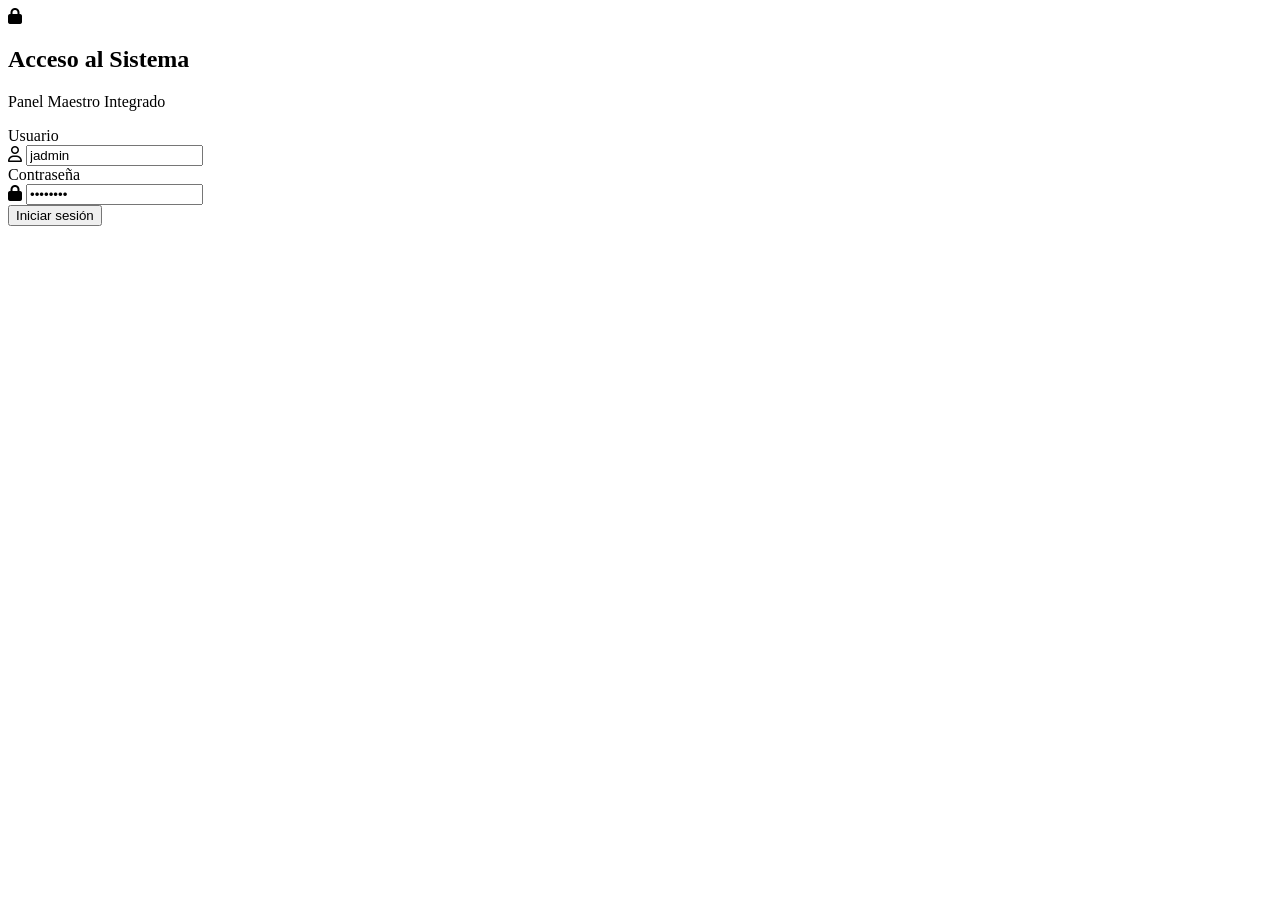
==== commit 9db91125: "Update index.html" ====
--- a/templates/index.html
+++ b/templates/index.html
@@ -6,7 +6,7 @@
   <title>Panel Maestro Integrado</title>
   <link rel="stylesheet" href="https://cdnjs.cloudflare.com/ajax/libs/font-awesome/6.4.0/css/all.min.css">
   <link href="https://fonts.googleapis.com/css2?family=Inter:wght@300;400;500;600;700&display=swap" rel="stylesheet">
-  <link rel="stylesheet" href="css/style.css">
+  <link rel="stylesheet" href="templates/css/style.css">
 </head>
 <body>
 
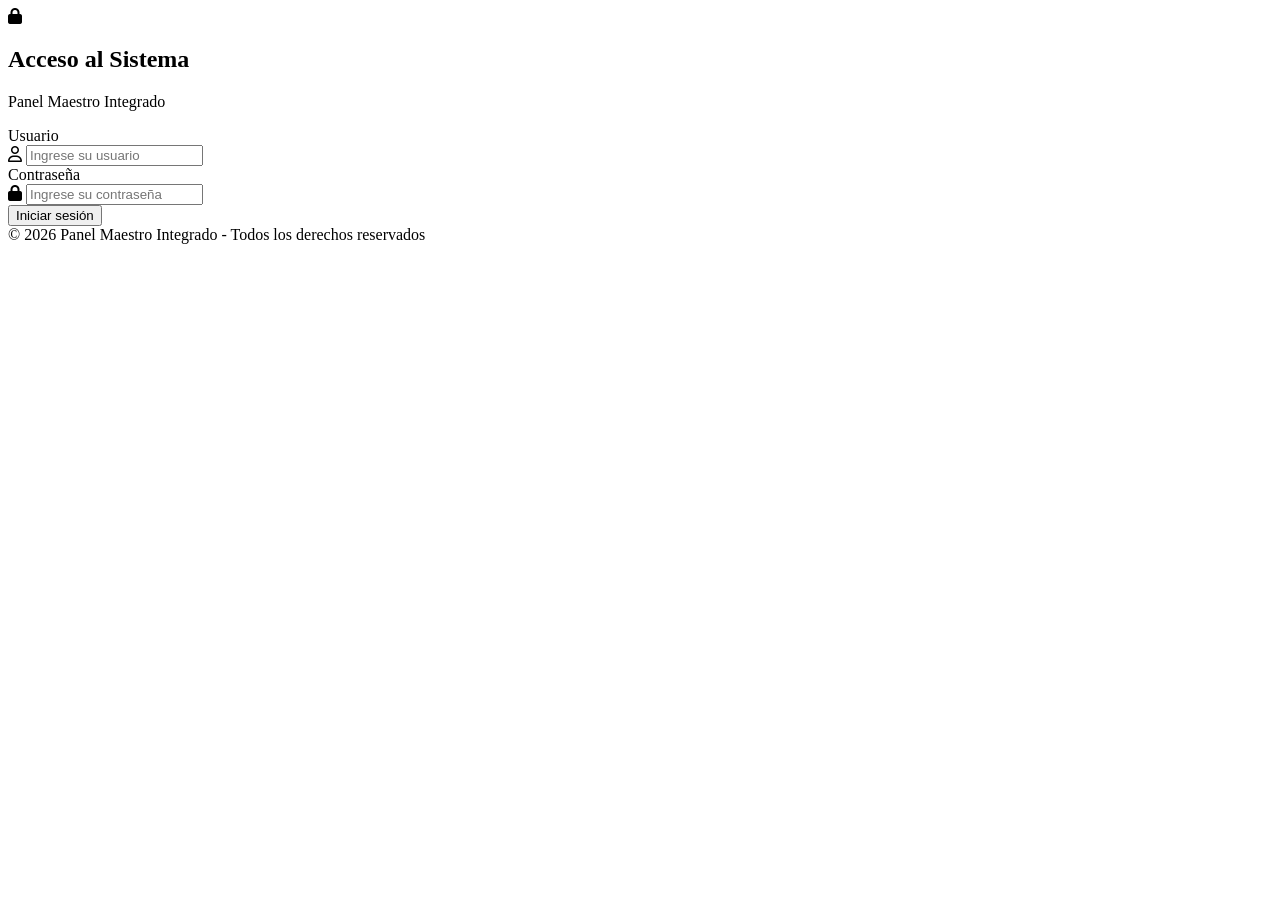
==== commit e90155b8: "Rename index.html to templates/index.html" ====
--- a/templates/index.html
+++ b/templates/index.html
@@ -4,62 +4,74 @@
   <meta charset="UTF-8">
   <meta name="viewport" content="width=device-width, initial-scale=1.0">
   <title>Panel Maestro Integrado</title>
+  <link rel="stylesheet" href="/static/styles.css">
   <link rel="stylesheet" href="https://cdnjs.cloudflare.com/ajax/libs/font-awesome/6.4.0/css/all.min.css">
   <link href="https://fonts.googleapis.com/css2?family=Inter:wght@300;400;500;600;700&display=swap" rel="stylesheet">
-  <link rel="stylesheet" href="templates/css/style.css">
 </head>
 <body>
 
-  <!-- ACCESO -->
+  <!-- 1. PANTALLA DE ACCESO (LOGIN) -->
   <div id="login-view" class="login-container">
     <div class="login-card">
-      <div class="login-icon"><i class="fa-solid fa-lock"></i></div>
+      <div class="login-icon">
+        <i class="fa-solid fa-lock"></i>
+      </div>
       <h2>Acceso al Sistema</h2>
       <p class="subtitle">Panel Maestro Integrado</p>
+
       <form id="login-form" onsubmit="handleLogin(event)">
         <div class="input-group">
-          <label>Usuario</label>
+          <label for="username">Usuario</label>
           <div class="input-wrapper">
             <i class="fa-regular fa-user"></i>
-            <input type="text" id="username" value="jadmin" required>
+            <input type="text" id="username" placeholder="Ingrese su usuario" required autocomplete="username">
           </div>
         </div>
+
         <div class="input-group">
-          <label>Contraseña</label>
+          <label for="password">Contraseña</label>
           <div class="input-wrapper">
             <i class="fa-solid fa-lock"></i>
-            <input type="password" id="password" value="••••••••" required>
+            <input type="password" id="password" placeholder="Ingrese su contraseña" required autocomplete="current-password">
           </div>
         </div>
-        <button type="submit" class="btn-primary btn-block">Iniciar sesión</button>
+
+        <button type="submit" class="btn-primary btn-block" id="login-submit-btn">Iniciar sesión</button>
       </form>
+
+      <div id="login-error" class="status-msg msg-error mt-10" style="display:none;"></div>
+
+      <div class="login-footer">
+        © 2026 Panel Maestro Integrado - Todos los derechos reservados
+      </div>
     </div>
   </div>
 
-  <!-- DASHBOARD PRINCIPAL -->
+  <!-- 2. DASHBOARD / INTERFAZ PRINCIPAL -->
   <div id="dashboard-view" class="dashboard-container" style="display: none;">
-    
+
+    <!-- HEADER SUPERIOR -->
     <header class="main-header">
       <div class="header-left">
-        <button class="btn-icon"><i class="fa-solid fa-bars"></i></button>
+        <button class="btn-icon" id="toggle-sidebar">
+          <i class="fa-solid fa-bars"></i>
+        </button>
         <h1 class="system-title">Panel Maestro Integrado</h1>
       </div>
+
       <div class="header-right">
-        <div class="header-action">
-          <i class="fa-regular fa-bell"></i>
-          <span class="badge">3</span>
-        </div>
         <div class="user-profile">
-          <div class="avatar">J</div>
+          <div class="avatar" id="avatar-inicial">?</div>
           <div class="user-info">
-            <span class="user-name">jadmin</span>
-            <span class="user-role">Administrador</span>
+            <span class="user-name" id="header-user-name">—</span>
+            <span class="user-role" id="header-user-role">—</span>
           </div>
         </div>
       </div>
     </header>
 
     <div class="app-body">
+      <!-- SIDEBAR IZQUIERDO -->
       <aside class="sidebar">
         <div class="nav-section">
           <div class="nav-label">INICIO</div>
@@ -71,8 +83,7 @@
           <a href="#" class="nav-item active" id="nav-caratulas" onclick="switchTab('tabCaratulas')"><i class="fa-regular fa-file-lines"></i> Carátulas</a>
           <a href="#" class="nav-item" id="nav-compilar" onclick="switchTab('tabCompilador')"><i class="fa-solid fa-layer-group"></i> Compilar</a>
           <a href="#" class="nav-item" id="nav-tomos" onclick="switchTab('tabTomos')"><i class="fa-solid fa-book"></i> Tomos</a>
-          <a href="#" class="nav-item"><i class="fa-solid fa-list-check"></i> Cola de Solicitudes <span class="nav-badge">8</span></a>
-          <a href="#" class="nav-item"><i class="fa-solid fa-clock-rotate-left"></i> Historial</a>
+          <a href="#" class="nav-item" id="nav-historial" onclick="switchTab('tabHistorial')"><i class="fa-solid fa-clock-rotate-left"></i> Historial</a>
         </div>
 
         <div class="sidebar-footer">
@@ -80,37 +91,46 @@
         </div>
       </aside>
 
+      <!-- CONTENIDO DE TRABAJO -->
       <main class="main-content">
         <div class="grid-layout">
-          
-          <!-- COLUMNA IZQUIERDA -->
+
+          <!-- COLUMNA IZQUIERDA: CONTENEDOR DE MODULOS Y PASOS -->
           <div class="card module-card">
             <div class="card-header">
               <h2>Panel Maestro Integrado</h2>
               <i class="fa-solid fa-rotate btn-refresh" onclick="location.reload()"></i>
             </div>
 
+            <!-- PASOS 1, 2, 3 -->
             <div class="steps-tabs">
-              <div class="step-tab active" id="step-btn-1" onclick="switchTab('tabCaratulas')"><span class="step-number">1</span><span>Carátulas</span></div>
-              <div class="step-tab" id="step-btn-2" onclick="switchTab('tabCompilador')"><span class="step-number">2</span><span>Compilar</span></div>
-              <div class="step-tab" id="step-btn-3" onclick="switchTab('tabTomos')"><span class="step-number">3</span><span>Tomos</span></div>
-            </div>
-
-            <!-- PASO 1: CARÁTULAS -->
-            <div id="tabCaratulas" class="tab-content">
+              <div class="step-tab active" id="step-btn-1" onclick="switchTab('tabCaratulas')">
+                <span class="step-number">1</span>
+                <span class="step-text">Carátulas</span>
+              </div>
+              <div class="step-tab" id="step-btn-2" onclick="switchTab('tabCompilador')">
+                <span class="step-number">2</span>
+                <span class="step-text">Compilar</span>
+              </div>
+              <div class="step-tab" id="step-btn-3" onclick="switchTab('tabTomos')">
+                <span class="step-number">3</span>
+                <span class="step-text">Tomos</span>
+              </div>
+            </div>
+
+            <!-- VISTA PASO 1: CARÁTULAS -->
+            <div id="tabCaratulas" class="tab-content active">
               <div class="info-banner">Hoja: <b>CARATULAS Y COMPILADOS</b> — C2 origen, C3 plantillas y C4 destino.</div>
 
-              <button class="btn-secondary btn-block" onclick="cargarCarpetaOrigen('treeCaratulas')">Cargar origen (C2)</button>
-              
-              <div class="tree-container mt-10">
-                <ul id="treeCaratulas"><li>Esperando carga de carpetas...</li></ul>
-              </div>
-
-              <div class="form-group">
+              <button class="btn-secondary btn-block" onclick="cargarArbol('treeCaratulas', 'C2', 'CARATULAS Y COMPILADOS')">Cargar origen (C2)</button>
+
+              <div class="tree-container">
+                <ul id="treeCaratulas"><li class="small">Esperando carga de carpetas...</li></ul>
+              </div>
+
+              <div class="form-group mt-10">
                 <label>Plantilla</label>
-                <select id="selectPlantilla" class="form-select">
-                  <option value="">Cargando modelos...</option>
-                </select>
+                <select id="selectPlantilla" class="form-select"><option value="">Cargando modelos...</option></select>
               </div>
 
               <div class="radio-group mt-10">
@@ -118,45 +138,46 @@
                 <label class="radio-option"><input type="radio" name="tipoCaratula" value="nueva"> Nueva: coloca prefijo en YYYY</label>
               </div>
 
-              <div class="form-group">
+              <div class="form-group mt-10">
                 <label>Ubicación de salida</label>
                 <div class="radio-group">
-                  <label class="radio-option"><input type="radio" name="saveType" value="automatico" checked> Replicar estructura en C4</label>
-                  <label class="radio-option"><input type="radio" name="saveType" value="manual"> Guardar directamente en C4 o subcarpeta</label>
+                  <label class="radio-option"><input type="radio" name="saveType" value="automatico" checked onchange="actualizarModoGuardado()"> Replicar estructura en C4</label>
+                  <label class="radio-option"><input type="radio" name="saveType" value="manual" onchange="actualizarModoGuardado()"> Guardar directamente en C4 o subcarpeta</label>
                 </div>
+                <input id="nombreCarpetaManual" type="text" placeholder="Subcarpeta opcional dentro de C4" class="form-input mt-5" style="display:none;">
               </div>
 
               <div class="checkbox-box warning-box mt-10">
                 <label class="checkbox-option"><input type="checkbox" id="soloCarpetasCheck"> <b>Solo crear carpetas, sin generar PDF</b></label>
               </div>
 
-              <button class="btn-action-orange btn-block mt-10" onclick="alert('Ejecutando carátulas...')">Generar carátulas/carpetas</button>
+              <button class="btn-action-orange btn-block action-car mt-10" onclick="ejecutarCaratulas()">Generar carátulas/carpetas</button>
 
               <div class="purple-box mt-10">
                 <h4>Carátulas base de Anexos 11 y 13</h4>
                 <p>Crea únicamente las carátulas fijas de bloque y especiales de los Anexos 11 y 13.</p>
-                <button class="btn-action-purple btn-block mt-5" onclick="alert('Restaurando carátulas base...')">Restaurar carátulas base</button>
-              </div>
-
-              <div id="statusCaratulas" class="status-msg"></div>
-            </div>
-
-            <!-- PASO 2: COMPILADOR -->
+                <button class="btn-action-purple btn-block action-car mt-5" onclick="ejecutarRestauracionBase()">Restaurar carátulas base</button>
+              </div>
+
+              <div id="statusCaratulas" class="status-msg mt-10" style="display:none;"></div>
+            </div>
+
+            <!-- VISTA PASO 2: COMPILADOR -->
             <div id="tabCompilador" class="tab-content" style="display:none;">
-              <div class="info-banner">Hoja: <b>CARATULAS Y COMPILADOS</b> — C2 origen, C4 carátulas, C6 salida y C8 servidor.</div>
+              <div class="info-banner">Hoja: <b>CARATULAS Y COMPILADOS</b> — C2 origen, C4 carátulas y C6 salida. El compilado corre en este mismo servidor.</div>
 
               <div class="row-buttons">
-                <button class="btn-secondary" onclick="cargarCarpetaOrigen('treeCompilador')">Cargar directorios</button>
-                <button class="btn-secondary" onclick="alert('Verificando servidor...')">Probar servidor</button>
+                <button class="btn-secondary" onclick="cargarArbol('treeCompilador', 'C2', 'CARATULAS Y COMPILADOS')">Cargar directorios</button>
+                <button class="btn-secondary action-comp" onclick="probarServidor('Compilador')">Probar servidor</button>
               </div>
 
               <div class="tree-container mt-10">
-                <ul id="treeCompilador"><li>Esperando carga de directorios...</li></ul>
-              </div>
-
-              <div class="form-group">
+                <ul id="treeCompilador"><li class="small">Esperando carga de directorios...</li></ul>
+              </div>
+
+              <div class="form-group mt-10">
                 <label>Si ya existe un compilado</label>
-                <select class="form-select">
+                <select id="politicaDuplicados" class="form-select">
                   <option value="nuevo">Crear uno nuevo con fecha y hora</option>
                   <option value="reemplazar">Enviar los anteriores a la papelera</option>
                   <option value="omitir">Omitir la carpeta</option>
@@ -166,38 +187,22 @@
               <div class="info-banner mt-10">El servidor divide automáticamente cada compilado en bloques de hasta 600 páginas.</div>
 
               <div class="row-buttons mt-10">
-                <button class="btn-primary" onclick="alert('Iniciando compilación...')">Compilar archivos</button>
-                <button class="btn-secondary" onclick="alert('Consultando pendientes...')">Consultar pendientes</button>
-              </div>
-
-              <div id="statusCompilador" class="status-msg"></div>
-            </div>
-
-            <!-- PASO 3: TOMOS -->
+                <button class="btn-primary action-comp" onclick="ejecutarCompilacion()">Compilar archivos</button>
+              </div>
+
+              <div id="statusCompilador" class="status-msg mt-10" style="display:none;"></div>
+            </div>
+
+            <!-- VISTA PASO 3: TOMOS -->
             <div id="tabTomos" class="tab-content" style="display:none;">
-              <div class="info-banner">Hoja: <b>TOMOS</b> — C3 plantilla, C4 tomos finales, C5 compilados, C6 índices y C8 servidor.</div>
-
-              <div class="row-buttons">
-                <button class="btn-secondary" onclick="cargarCarpetaOrigen('treeTomos')">Cargar compilados (C5)</button>
-                <button class="btn-secondary" onclick="alert('Verificando servidor...')">Probar servidor</button>
-              </div>
-
-              <div class="tree-container mt-10">
-                <ul id="treeTomos"><li>Esperando carga...</li></ul>
-              </div>
-
-              <div class="form-group">
-                <label>Tomos específicos</label>
-                <input type="text" class="form-input" placeholder="Vacío = todos. Ejemplo: 1, 3, 5">
-              </div>
-
-              <div class="row-buttons mt-10">
-                <button class="btn-secondary" onclick="alert('Calculando...')">1. Proyectar</button>
-                <button class="btn-action-orange" onclick="alert('Generando índices...')">2. Índices</button>
-                <button class="btn-primary" onclick="alert('Fusionando tomos...')">3. Fusionar</button>
-              </div>
-
-              <div id="statusTomos" class="status-msg"></div>
+              <div class="info-banner">Hoja: <b>TOMOS</b> — C3 plantilla, C4 tomos finales, C5 compilados, C6 portadas y C8 servidor.</div>
+
+              <div class="checkbox-box warning-box">
+                <b>⚙️ Módulo en construcción.</b> Carátulas y Compilador ya funcionan en vivo contra tu Google Sheet y Drive.
+                El módulo de Tomos (proyección, índices y fusión) se está portando y se habilita en el próximo paso.
+              </div>
+
+              <div id="statusTomos" class="status-msg mt-10" style="display:none;"></div>
             </div>
 
           </div>
@@ -206,39 +211,19 @@
           <div class="card queue-card">
             <div class="card-header">
               <div>
-                <h2>Cola de Solicitudes</h2>
-                <p class="card-subtitle">Aquí se muestran las solicitudes en proceso.</p>
-              </div>
-            </div>
-
-            <div class="table-container">
-              <table class="data-table">
-                <thead>
-                  <tr>
-                    <th><input type="checkbox"></th>
-                    <th>#</th>
-                    <th>Tipo</th>
-                    <th>Origen (Carpeta)</th>
-                    <th>Estado</th>
-                  </tr>
-                </thead>
-                <tbody>
-                  <tr>
-                    <td><input type="checkbox"></td>
-                    <td>1</td>
-                    <td><span class="badge-tag badge-blue">CARÁTULA</span></td>
-                    <td>ANEXO 8: Cuadro de Afectados</td>
-                    <td><span class="status-indicator status-generating"><i class="fa-solid fa-spinner fa-spin"></i> Generando...</span></td>
-                  </tr>
-                </tbody>
-              </table>
-            </div>
+                <h2>Resultado de la última acción</h2>
+                <p class="card-subtitle">Se actualiza cada vez que ejecutas una acción del panel.</p>
+              </div>
+              <i class="fa-solid fa-rotate btn-refresh" onclick="cargarHistorial()"></i>
+            </div>
+
+            <div id="ultimaAccion" class="status-msg" style="display:none;"></div>
           </div>
 
-          <!-- RESUMEN DE EJECUCIONES -->
-          <div class="card grid-full">
+          <!-- TABLA INFERIOR: HISTORIAL DE EJECUCIONES -->
+          <div class="card execution-summary-card grid-full" id="tabHistorial">
             <div class="card-header">
-              <h2><i class="fa-regular fa-clipboard"></i> Resumen de Ejecuciones</h2>
+              <h2><i class="fa-regular fa-clipboard"></i> Resumen de Ejecuciones (CARATULAS Y COMPILADOS)</h2>
             </div>
 
             <div class="table-container">
@@ -246,22 +231,14 @@
                 <thead>
                   <tr>
                     <th>FECHA Y HORA</th>
-                    <th>SERVIDOR</th>
-                    <th>MÓDULO</th>
-                    <th>TAREA EJECUTADA</th>
+                    <th>ORIGEN</th>
+                    <th>ARCHIVO</th>
                     <th>ESTADO</th>
                     <th>LINK DRIVE</th>
                   </tr>
                 </thead>
-                <tbody>
-                  <tr>
-                    <td>28/8/2026 10:25:40</td>
-                    <td>Google Apps Script - Restauración</td>
-                    <td>Carátulas</td>
-                    <td>Generación de carátulas ANEXO 10</td>
-                    <td><span class="status-pill pill-success">Completado</span></td>
-                    <td><a href="#" class="link-drive">Ver archivo <i class="fa-solid fa-arrow-up-right-from-square"></i></a></td>
-                  </tr>
+                <tbody id="historialTableBody">
+                  <tr><td colspan="5" class="small">Cargando historial...</td></tr>
                 </tbody>
               </table>
             </div>
@@ -273,21 +250,93 @@
   </div>
 
   <script>
-    function handleLogin(e) {
+    /* =========================================================
+       0. CLIENTE HTTP MÍNIMO (reemplaza a google.script.run)
+       ========================================================= */
+    async function api(path, options) {
+      const resp = await fetch('/api' + path, Object.assign({
+        headers: { 'Content-Type': 'application/json' },
+        credentials: 'same-origin'
+      }, options || {}));
+      let data = null;
+      try { data = await resp.json(); } catch (e) { /* respuesta vacía */ }
+      if (!resp.ok) {
+        const detalle = (data && data.detail) ? data.detail : ('HTTP ' + resp.status);
+        throw new Error(detalle);
+      }
+      return data;
+    }
+    function apiGet(path) { return api(path, { method: 'GET' }); }
+    function apiPost(path, body) { return api(path, { method: 'POST', body: JSON.stringify(body || {}) }); }
+
+    /* =========================================================
+       1. CONTROL DE ACCESO (LOGIN) Y NAVEGACIÓN DE VISTAS
+       ========================================================= */
+    async function handleLogin(e) {
       e.preventDefault();
-      document.getElementById('login-view').style.display = 'none';
-      document.getElementById('dashboard-view').style.display = 'flex';
-    }
-
-    function handleLogout() {
+      var btn = document.getElementById('login-submit-btn');
+      var errBox = document.getElementById('login-error');
+      errBox.style.display = 'none';
+      btn.disabled = true;
+      btn.textContent = 'Ingresando...';
+
+      try {
+        var usuario = document.getElementById('username').value;
+        var password = document.getElementById('password').value;
+        var res = await apiPost('/login', { usuario: usuario, password: password });
+
+        document.getElementById('login-view').style.display = 'none';
+        document.getElementById('dashboard-view').style.display = 'block';
+        pintarUsuario(res.usuario, res.rol);
+
+        cargarPlantillas();
+        cargarHistorial();
+      } catch (err) {
+        errBox.textContent = '❌ ' + extraerMensajeError(err);
+        errBox.style.display = 'block';
+      } finally {
+        btn.disabled = false;
+        btn.textContent = 'Iniciar sesión';
+      }
+    }
+
+    function pintarUsuario(usuario, rol) {
+      document.getElementById('header-user-name').textContent = usuario;
+      document.getElementById('header-user-role').textContent = rol;
+      document.getElementById('avatar-inicial').textContent = (usuario || '?').charAt(0).toUpperCase();
+    }
+
+    async function handleLogout() {
+      try { await apiPost('/logout', {}); } catch (e) { /* no bloquea el logout visual */ }
       document.getElementById('dashboard-view').style.display = 'none';
       document.getElementById('login-view').style.display = 'flex';
-    }
+      document.getElementById('login-form').reset();
+    }
+
+    // Si ya había sesión activa (recarga de página), la recupera sin pedir login de nuevo.
+    (async function revisarSesionActiva() {
+      try {
+        var res = await apiGet('/me');
+        document.getElementById('login-view').style.display = 'none';
+        document.getElementById('dashboard-view').style.display = 'block';
+        pintarUsuario(res.usuario, res.rol);
+        cargarPlantillas();
+        cargarHistorial();
+      } catch (e) {
+        // No hay sesión: se queda en la pantalla de login.
+      }
+    })();
 
     function switchTab(tabId) {
       document.querySelectorAll('.tab-content').forEach(el => el.style.display = 'none');
       document.querySelectorAll('.step-tab').forEach(el => el.classList.remove('active'));
       document.querySelectorAll('.sidebar .nav-item').forEach(el => el.classList.remove('active'));
+
+      if (tabId === 'tabHistorial') {
+        document.getElementById('tabHistorial').scrollIntoView({ behavior: 'smooth' });
+        document.getElementById('nav-historial').classList.add('active');
+        return;
+      }
 
       document.getElementById(tabId).style.display = 'block';
 
@@ -303,18 +352,227 @@
       }
     }
 
-    async function cargarCarpetaOrigen(treeId) {
-      const ul = document.getElementById(treeId);
-      ul.innerHTML = '<li>⏳ Consultando carpetas en Railway...</li>';
-      try {
-        const response = await fetch('/health');
-        if (response.ok) {
-          ul.innerHTML = '<li>📁 Carpeta Origen (Conexión Establecida)</li>';
-        } else {
-          ul.innerHTML = '<li style="color:red;">❌ Error al conectar</li>';
+    /* =========================================================
+       2. CONEXIÓN CON EL BACKEND (Sheets + Drive vía cuenta de servicio)
+       ========================================================= */
+    async function cargarPlantillas() {
+      var select = document.getElementById('selectPlantilla');
+      try {
+        var modelos = await apiGet('/plantillas');
+        select.innerHTML = '';
+        modelos = Array.isArray(modelos) ? modelos : [];
+        if (!modelos.length) {
+          select.innerHTML = '<option value="">No se encontraron plantillas</option>';
+          return;
         }
-      } catch (err) {
-        ul.innerHTML = '<li style="color:red;">❌ Error de red</li>';
+        modelos.forEach(function(m) {
+          var opt = document.createElement('option');
+          opt.value = m.id || '';
+          opt.textContent = m.name || 'Sin nombre';
+          select.appendChild(opt);
+        });
+      } catch (err) {
+        select.innerHTML = '<option value="">❌ Error al cargar</option>';
+      }
+    }
+
+    async function cargarArbol(treeId, celda, hoja) {
+      var ul = document.getElementById(treeId);
+      ul.innerHTML = '<li class="small">Conectando con Google Drive...</li>';
+      try {
+        var res = await apiGet('/carpetas/raiz/' + encodeURIComponent(hoja) + '/' + encodeURIComponent(celda));
+        await pedirSubcarpetas(res.id, ul, true);
+      } catch (error) {
+        ul.innerHTML = '<li class="small text-danger">❌ ' + extraerMensajeError(error) + '</li>';
+      }
+    }
+
+    async function pedirSubcarpetas(folderId, ul, esAnexo) {
+      ul.innerHTML = '<li class="small">Cargando carpetas...</li>';
+      try {
+        var carpetas = await apiGet('/carpetas/' + encodeURIComponent(folderId) + '/subcarpetas');
+        ul.innerHTML = '';
+        carpetas = Array.isArray(carpetas) ? carpetas : [];
+        if (!carpetas.length) {
+          ul.innerHTML = '<li class="small">Carpeta vacía o sin subcarpetas.</li>';
+          return;
+        }
+        carpetas.forEach(function(c) { crearNodoCarpeta(ul, c, Boolean(esAnexo)); });
+      } catch (error) {
+        ul.innerHTML = '<li class="small text-danger">❌ ' + extraerMensajeError(error) + '</li>';
+      }
+    }
+
+    function crearNodoCarpeta(ul, carpeta, esAnexo) {
+      var li = document.createElement('li');
+      li.className = 'tree-node';
+
+      var toggle = document.createElement('span');
+      toggle.className = 'toggle';
+      toggle.textContent = '[+]';
+      toggle.onclick = function() { expandir(toggle, carpeta.id); };
+
+      var label = document.createElement('label');
+      var chk = document.createElement('input');
+      chk.type = 'checkbox';
+      chk.className = 'folder-chk';
+      chk.value = carpeta.id;
+      chk.setAttribute('data-name', carpeta.name);
+
+      label.appendChild(chk);
+      label.appendChild(document.createTextNode(' 📁 ' + carpeta.name));
+
+      li.appendChild(toggle);
+      li.appendChild(label);
+      ul.appendChild(li);
+    }
+
+    function expandir(toggle, folderId) {
+      var li = toggle.parentNode;
+      var existente = li.querySelector('ul');
+      if (existente) {
+        existente.remove();
+        toggle.textContent = '[+]';
+        return;
+      }
+      toggle.textContent = '[-]';
+      var subUl = document.createElement('ul');
+      li.appendChild(subUl);
+      pedirSubcarpetas(folderId, subUl, false);
+    }
+
+    function obtenerSeleccionados(treeId) {
+      var salida = [];
+      document.getElementById(treeId).querySelectorAll('.folder-chk:checked').forEach(function(chk) {
+        salida.push({ id: chk.value, name: chk.getAttribute('data-name') });
+      });
+      return salida;
+    }
+
+    function actualizarModoGuardado() {
+      var manual = document.querySelector('input[name="saveType"]:checked').value === 'manual';
+      document.getElementById('nombreCarpetaManual').style.display = manual ? 'block' : 'none';
+    }
+
+    function mostrarMensaje(seccion, resultado, esError) {
+      var div = document.getElementById('status' + seccion);
+      var mensaje = typeof resultado === 'string' ? resultado : (resultado && resultado.mensaje ? resultado.mensaje : JSON.stringify(resultado));
+      div.style.display = 'block';
+      div.className = 'status-msg ' + (esError ? 'msg-error' : 'msg-success');
+      div.textContent = mensaje;
+
+      var ultima = document.getElementById('ultimaAccion');
+      ultima.style.display = 'block';
+      ultima.className = 'status-msg ' + (esError ? 'msg-error' : 'msg-success');
+      ultima.textContent = mensaje;
+    }
+
+    function extraerMensajeError(error) {
+      return error && error.message ? error.message : String(error || 'Error desconocido');
+    }
+
+    /* =========================================================
+       3. EJECUCIÓN DE PROCESOS (CARÁTULAS Y COMPILADOR)
+       ========================================================= */
+    async function ejecutarCaratulas() {
+      var seleccionados = obtenerSeleccionados('treeCaratulas');
+      if (!seleccionados.length) return alert('Selecciona al menos una carpeta.');
+
+      var soloCarpetas = document.getElementById('soloCarpetasCheck').checked;
+      var idPlantilla = document.getElementById('selectPlantilla').value;
+      if (!soloCarpetas && !idPlantilla) return alert('Selecciona una plantilla válida.');
+
+      var ubicacion = {
+        tipo: document.querySelector('input[name="saveType"]:checked').value,
+        soloCarpetas: soloCarpetas,
+        nombreNuevaCarpeta: document.getElementById('nombreCarpetaManual').value
+      };
+      var caratula = {
+        idPlantilla: idPlantilla,
+        tipo: document.querySelector('input[name="tipoCaratula"]:checked').value
+      };
+
+      mostrarMensaje('Caratulas', '⏳ Procesando carátulas...');
+      try {
+        var res = await apiPost('/caratulas/procesar', { seleccionados: seleccionados, ubicacion: ubicacion, caratula: caratula });
+        mostrarMensaje('Caratulas', res);
+        cargarHistorial();
+      } catch (err) {
+        mostrarMensaje('Caratulas', '❌ ' + extraerMensajeError(err), true);
+      }
+    }
+
+    async function ejecutarRestauracionBase() {
+      var idPlantilla = document.getElementById('selectPlantilla').value;
+      if (!idPlantilla) return alert('Selecciona una plantilla válida.');
+
+      mostrarMensaje('Caratulas', '⏳ Restaurando carátulas base...');
+      try {
+        var res = await apiPost('/caratulas/restaurar-base', {
+          idPlantilla: idPlantilla,
+          tipo: document.querySelector('input[name="tipoCaratula"]:checked').value
+        });
+        mostrarMensaje('Caratulas', res);
+        cargarHistorial();
+      } catch (err) {
+        mostrarMensaje('Caratulas', '❌ ' + extraerMensajeError(err), true);
+      }
+    }
+
+    async function ejecutarCompilacion() {
+      var seleccionados = obtenerSeleccionados('treeCompilador');
+      if (!seleccionados.length) return alert('Selecciona al menos una carpeta.');
+
+      mostrarMensaje('Compilador', '⏳ Compilando (puede tardar según el tamaño)...');
+      try {
+        var res = await apiPost('/compilador/ejecutar', {
+          seleccionados: seleccionados,
+          config: { duplicados: document.getElementById('politicaDuplicados').value }
+        });
+        mostrarMensaje('Compilador', res);
+        cargarHistorial();
+      } catch (err) {
+        mostrarMensaje('Compilador', '❌ ' + extraerMensajeError(err), true);
+      }
+    }
+
+    async function probarServidor(seccion) {
+      mostrarMensaje(seccion, '⏳ Verificando conexión...');
+      try {
+        var res = await apiGet('/compilador/servidor/probar');
+        mostrarMensaje(seccion, res);
+      } catch (err) {
+        mostrarMensaje(seccion, '❌ ' + extraerMensajeError(err), true);
+      }
+    }
+
+    /* =========================================================
+       4. HISTORIAL (lee directamente la hoja CARATULAS Y COMPILADOS)
+       ========================================================= */
+    async function cargarHistorial() {
+      var tbody = document.getElementById('historialTableBody');
+      tbody.innerHTML = '<tr><td colspan="5" class="small">Cargando historial...</td></tr>';
+      try {
+        var res = await apiGet('/historial/' + encodeURIComponent('CARATULAS Y COMPILADOS'));
+        var filas = res.filas || [];
+        if (!filas.length) {
+          tbody.innerHTML = '<tr><td colspan="5" class="small">Todavía no hay actividad registrada.</td></tr>';
+          return;
+        }
+        tbody.innerHTML = '';
+        filas.forEach(function(fila) {
+          var tr = document.createElement('tr');
+          var link = fila[4] ? '<a href="' + fila[4] + '" target="_blank" class="link-drive">Ver archivo <i class="fa-solid fa-arrow-up-right-from-square"></i></a>' : '';
+          tr.innerHTML =
+            '<td>' + (fila[0] || '') + '</td>' +
+            '<td>' + (fila[1] || '') + '</td>' +
+            '<td>' + (fila[2] || '') + '</td>' +
+            '<td>' + (fila[3] || '') + '</td>' +
+            '<td>' + link + '</td>';
+          tbody.appendChild(tr);
+        });
+      } catch (err) {
+        tbody.innerHTML = '<tr><td colspan="5" class="small text-danger">❌ ' + extraerMensajeError(err) + '</td></tr>';
       }
     }
   </script>
